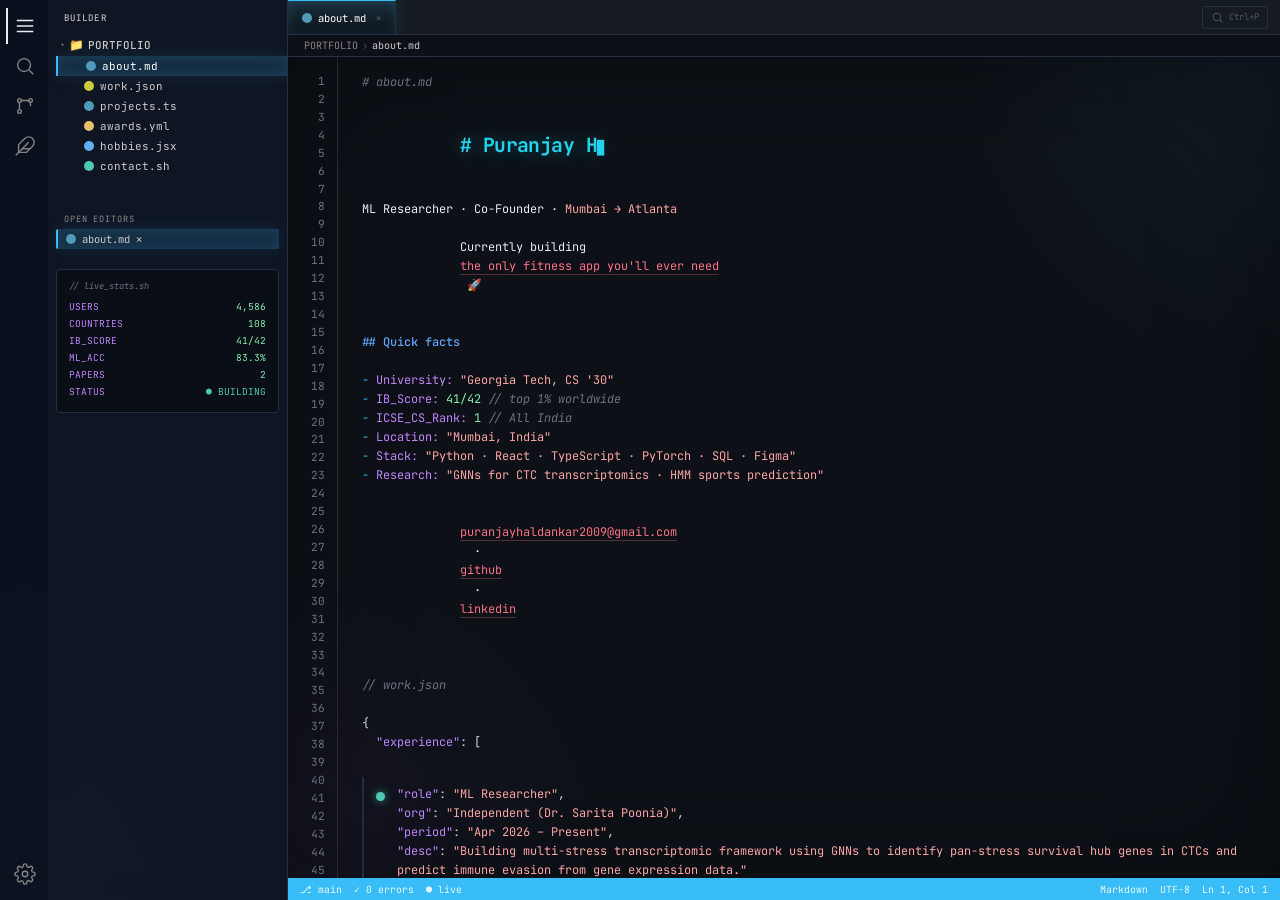
==== index.html @ 69dbab26 "Update index.html" ====
<!DOCTYPE html>
<html lang="en">
<head>
  <meta charset="UTF-8" />
  <meta name="viewport" content="width=device-width, initial-scale=1.0" />
  <title>Puranjay Haldankar</title>
  <link rel="stylesheet" href="style.css" />
  <link rel="preconnect" href="https://fonts.googleapis.com" />
  <link rel="preconnect" href="https://fonts.gstatic.com" crossorigin />
  <link href="https://fonts.googleapis.com/css2?family=JetBrains+Mono:ital,wght@0,300;0,400;0,500;0,700;1,300&display=swap" rel="stylesheet" />
</head>
<body>

  <!-- COMMAND PALETTE -->
  <div class="cmd-overlay" id="cmdOverlay">
    <div class="cmd-box">
      <div class="cmd-input-wrap">
        <span class="cmd-arrow">›</span>
        <input class="cmd-input" id="cmdInput" placeholder="Go to file..." autofocus />
      </div>
      <div class="cmd-results">
        <div class="cmd-result active" data-href="#about">about.md <span class="cmd-hint">About</span></div>
        <div class="cmd-result" data-href="#work">work.json <span class="cmd-hint">Experience</span></div>
        <div class="cmd-result" data-href="#projects">projects.ts <span class="cmd-hint">Projects</span></div>
        <div class="cmd-result" data-href="#awards">awards.yml <span class="cmd-hint">Awards</span></div>
        <div class="cmd-result" data-href="#life">hobbies.jsx <span class="cmd-hint">Life</span></div>
        <div class="cmd-result" data-href="#contact">contact.sh <span class="cmd-hint">Contact</span></div>
      </div>
    </div>
  </div>

  <!-- ACTIVITY BAR -->
  <div class="activity-bar">
    <div class="activity-icon active" title="Explorer" data-section="explorer">
      <svg width="22" height="22" viewBox="0 0 24 24" fill="none" stroke="currentColor" stroke-width="1.5"><path d="M3 6h18M3 12h18M3 18h18"/></svg>
    </div>
    <div class="activity-icon" title="Search" data-section="search">
      <svg width="22" height="22" viewBox="0 0 24 24" fill="none" stroke="currentColor" stroke-width="1.5"><circle cx="11" cy="11" r="7"/><path d="m21 21-4.35-4.35"/></svg>
    </div>
    <div class="activity-icon" title="Source Control" data-section="git">
      <svg width="22" height="22" viewBox="0 0 24 24" fill="none" stroke="currentColor" stroke-width="1.5"><circle cx="6" cy="6" r="2"/><circle cx="6" cy="18" r="2"/><circle cx="18" cy="6" r="2"/><path d="M6 8v8M8 6h6a4 4 0 0 1 4 4v2"/></svg>
    </div>
    <div class="activity-icon" title="Extensions" data-section="ext">
      <svg width="22" height="22" viewBox="0 0 24 24" fill="none" stroke="currentColor" stroke-width="1.5"><path d="M20.24 12.24a6 6 0 0 0-8.49-8.49L5 10.5V19h8.5l6.74-6.76z"/><line x1="16" y1="8" x2="2" y2="22"/><line x1="17.5" y1="15" x2="9" y2="15"/></svg>
    </div>
    <div class="activity-spacer"></div>
    <div class="activity-icon" title="Settings">
      <svg width="22" height="22" viewBox="0 0 24 24" fill="none" stroke="currentColor" stroke-width="1.5"><circle cx="12" cy="12" r="3"/><path d="M19.4 15a1.65 1.65 0 0 0 .33 1.82l.06.06a2 2 0 0 1-2.83 2.83l-.06-.06a1.65 1.65 0 0 0-1.82-.33 1.65 1.65 0 0 0-1 1.51V21a2 2 0 0 1-4 0v-.09A1.65 1.65 0 0 0 9 19.4a1.65 1.65 0 0 0-1.82.33l-.06.06a2 2 0 0 1-2.83-2.83l.06-.06A1.65 1.65 0 0 0 4.68 15a1.65 1.65 0 0 0-1.51-1H3a2 2 0 0 1 0-4h.09A1.65 1.65 0 0 0 4.6 9a1.65 1.65 0 0 0-.33-1.82l-.06-.06a2 2 0 0 1 2.83-2.83l.06.06A1.65 1.65 0 0 0 9 4.68a1.65 1.65 0 0 0 1-1.51V3a2 2 0 0 1 4 0v.09a1.65 1.65 0 0 0 1 1.51 1.65 1.65 0 0 0 1.82-.33l.06-.06a2 2 0 0 1 2.83 2.83l-.06.06A1.65 1.65 0 0 0 19.4 9a1.65 1.65 0 0 0 1.51 1H21a2 2 0 0 1 0 4h-.09a1.65 1.65 0 0 0-1.51 1z"/></svg>
    </div>
  </div>

  <!-- SIDEBAR -->
  <aside class="sidebar" id="sidebar">
    <div class="sidebar-header">BUILDER</div>
    <div class="sidebar-section">
      <div class="tree-root open" id="treeRoot">
        <span class="tree-arrow">▾</span>
        <span class="tree-folder-icon">📁</span>
        <span>PORTFOLIO</span>
      </div>
      <div class="tree-children" id="treeChildren">
        <a href="#about" class="tree-file active" data-file="about.md">
          <span class="file-icon md"></span>about.md
        </a>
        <a href="#work" class="tree-file" data-file="work.json">
          <span class="file-icon json"></span>work.json
        </a>
        <a href="#projects" class="tree-file" data-file="projects.ts">
          <span class="file-icon ts"></span>projects.ts
        </a>
        <a href="#awards" class="tree-file" data-file="awards.yml">
          <span class="file-icon yml"></span>awards.yml
        </a>
        <a href="#life" class="tree-file" data-file="hobbies.jsx">
          <span class="file-icon jsx"></span>hobbies.jsx
        </a>
        <a href="#contact" class="tree-file" data-file="contact.sh">
          <span class="file-icon sh"></span>contact.sh
        </a>
      </div>
    </div>
    <div class="sidebar-section" style="margin-top:1.5rem">
      <div class="sidebar-group-label">OPEN EDITORS</div>
      <div class="open-editors">
        <div class="open-editor active">
          <span class="file-icon md"></span>about.md
          <span class="editor-close">✕</span>
        </div>
      </div>
    </div>
    <!-- LIVE METRICS PANEL -->
    <div class="metrics-panel">
      <div class="metrics-label">// live_stats.sh</div>
      <div class="metric-line"><span class="m-key">USERS</span><span class="m-val counter" data-target="10000">0</span></div>
      <div class="metric-line"><span class="m-key">COUNTRIES</span><span class="m-val">108</span></div>
      <div class="metric-line"><span class="m-key">IB_SCORE</span><span class="m-val">41/42</span></div>
      <div class="metric-line"><span class="m-key">ML_ACC</span><span class="m-val">83.3%</span></div>
      <div class="metric-line"><span class="m-key">PAPERS</span><span class="m-val">2</span></div>
      <div class="metric-line"><span class="m-key">STATUS</span><span class="m-val blink-val">● BUILDING</span></div>
    </div>
  </aside>

  <!-- MAIN EDITOR AREA -->
  <div class="editor-wrap">

    <!-- TAB BAR -->
    <div class="tab-bar" id="tabBar">
      <div class="tab active" data-file="about.md">
        <span class="file-icon md"></span>about.md
        <span class="tab-close">✕</span>
      </div>
      <!-- cmd palette hint -->
      <div class="cmd-hint-tab" id="cmdHint" title="Open Command Palette (Ctrl+P)">
        <svg width="13" height="13" viewBox="0 0 24 24" fill="none" stroke="currentColor" stroke-width="2"><circle cx="11" cy="11" r="7"/><path d="m21 21-4.35-4.35"/></svg>
        Ctrl+P
      </div>
    </div>

    <!-- BREADCRUMB -->
    <div class="breadcrumb">
      <span>PORTFOLIO</span>
      <span class="bc-sep">›</span>
      <span class="bc-active" id="breadcrumbFile">about.md</span>
    </div>

    <!-- EDITOR CONTENT -->
    <main class="editor-content">
      <div class="code-view">
        <div class="line-nums" id="lineNums"></div>
        <div class="code-body">

          <!-- ── ABOUT ──────────────────────────── -->
          <section id="about" class="code-section">
            <div class="code-line"><span class="ln-comment"># about.md</span></div>
            <div class="code-line">&nbsp;</div>
            <div class="code-line">
              <span class="ln-h1 typed-text" id="typedName"></span><span class="cursor">█</span>
            </div>
            <div class="code-line">&nbsp;</div>
            <div class="code-line"><span class="ln-text">ML Researcher · Co-Founder · </span><span class="ln-string">Mumbai → Atlanta</span></div>
            <div class="code-line">
              <span class="ln-text">Currently building </span>
              <a href="#" class="ln-link">the only fitness app you'll ever need</a>
              <span class="ln-text"> 🚀</span>
            </div>
            <div class="code-line">&nbsp;</div>
            <div class="code-line"><span class="ln-h2">## Quick facts</span></div>
            <div class="code-line">&nbsp;</div>
            <div class="code-line reveal"><span class="ln-bullet">-</span> <span class="ln-key">University:</span> <span class="ln-string">"Georgia Tech, CS '30"</span></div>
            <div class="code-line reveal"><span class="ln-bullet">-</span> <span class="ln-key">IB_Score:</span> <span class="ln-number">41/42</span> <span class="ln-comment">// top 1% worldwide</span></div>
            <div class="code-line reveal"><span class="ln-bullet">-</span> <span class="ln-key">ICSE_CS_Rank:</span> <span class="ln-number">1</span> <span class="ln-comment">// All India</span></div>
            <div class="code-line reveal"><span class="ln-bullet">-</span> <span class="ln-key">Location:</span> <span class="ln-string">"Mumbai, India"</span></div>
            <div class="code-line reveal"><span class="ln-bullet">-</span> <span class="ln-key">Stack:</span> <span class="ln-string">"Python · React · TypeScript · PyTorch · SQL · Figma"</span></div>
            <div class="code-line reveal"><span class="ln-bullet">-</span> <span class="ln-key">Research:</span> <span class="ln-string">"GNNs for CTC transcriptomics · HMM sports prediction"</span></div>
            <div class="code-line">&nbsp;</div>
            <div class="code-line">
              <a href="mailto:puranjayhaldankar2009@gmail.com" class="ln-link">puranjayhaldankar2009@gmail.com</a>
              <span class="ln-text">  ·  </span>
              <a href="https://github.com/puranjayh" class="ln-link" target="_blank">github</a>
              <span class="ln-text">  ·  </span>
              <a href="https://www.linkedin.com/in/puranjay-haldankar-529a07320/" class="ln-link" target="_blank">linkedin</a>
            </div>
            <div class="code-line">&nbsp;</div>
            <div class="code-line">&nbsp;</div>
          </section>

          <!-- ── WORK ──────────────────────────── -->
          <section id="work" class="code-section">
            <div class="code-line"><span class="ln-comment">// work.json</span></div>
            <div class="code-line">&nbsp;</div>
            <div class="code-line"><span class="ln-punct">{</span></div>
            <div class="code-line">&nbsp;&nbsp;<span class="ln-key">"experience"</span><span class="ln-punct">: [</span></div>
            <div class="code-line">&nbsp;</div>

            <div class="work-entry reveal">
              <div class="work-header">
                <div class="work-dot dot-active"></div>
                <div>
                  <div class="code-line"><span class="ln-key">"role"</span><span class="ln-punct">:</span> <span class="ln-string">"ML Researcher"</span><span class="ln-punct">,</span></div>
                  <div class="code-line"><span class="ln-key">"org"</span><span class="ln-punct">:</span> <span class="ln-string">"Independent (Dr. Sarita Poonia)"</span><span class="ln-punct">,</span></div>
                  <div class="code-line"><span class="ln-key">"period"</span><span class="ln-punct">:</span> <span class="ln-string">"Apr 2026 – Present"</span><span class="ln-punct">,</span></div>
                  <div class="code-line"><span class="ln-key">"desc"</span><span class="ln-punct">:</span> <span class="ln-string">"Building multi-stress transcriptomic framework using GNNs to identify pan-stress survival hub genes in CTCs and predict immune evasion from gene expression data."</span></div>
                  <div class="work-tags"><span class="tag">GNN</span><span class="tag">RNA-seq</span><span class="tag">PyTorch</span><span class="tag">Bioinformatics</span></div>
                </div>
              </div>
            </div>

            <div class="work-entry reveal">
              <div class="work-header">
                <div class="work-dot dot-active"></div>
                <div>
                  <div class="code-line"><span class="ln-key">"role"</span><span class="ln-punct">:</span> <span class="ln-string">"Co-Founder & CTO"</span><span class="ln-punct">,</span></div>
                  <div class="code-line"><span class="ln-key">"org"</span><span class="ln-punct">:</span> <span class="ln-string">"IB Cognito"</span><span class="ln-punct">,</span></div>
                  <div class="code-line"><span class="ln-key">"period"</span><span class="ln-punct">:</span> <span class="ln-string">"Jul 2024 – Present"</span><span class="ln-punct">,</span></div>
                  <div class="code-line"><span class="ln-key">"desc"</span><span class="ln-punct">:</span> <span class="ln-string">"Built free IB learning platform from scratch → 10k monthly users, 108 countries. Backed by WACP International."</span></div>
                  <div class="work-tags"><span class="tag">React</span><span class="tag">Node.js</span><span class="tag">10k users</span><span class="tag">108 countries</span></div>
                </div>
              </div>
            </div>

            <div class="work-entry reveal">
              <div class="work-header">
                <div class="work-dot dot-active"></div>
                <div>
                  <div class="code-line"><span class="ln-key">"role"</span><span class="ln-punct">:</span> <span class="ln-string">"Co-ops Lead"</span><span class="ln-punct">,</span></div>
                  <div class="code-line"><span class="ln-key">"org"</span><span class="ln-punct">:</span> <span class="ln-string">"MLV"</span><span class="ln-punct">,</span></div>
                  <div class="code-line"><span class="ln-key">"period"</span><span class="ln-punct">:</span> <span class="ln-string">"Feb 2026 – Present"</span><span class="ln-punct">,</span></div>
                  <div class="code-line"><span class="ln-key">"desc"</span><span class="ln-punct">:</span> <span class="ln-string">"Managing and scaling brand ambassador network across India. Recruiting, onboarding, and performance-tracking community leads."</span></div>
                  <div class="work-tags"><span class="tag">Leadership</span><span class="tag">Operations</span></div>
                </div>
              </div>
            </div>

            <div class="work-entry reveal">
              <div class="work-header">
                <div class="work-dot dot-past"></div>
                <div>
                  <div class="code-line"><span class="ln-key">"role"</span><span class="ln-punct">:</span> <span class="ln-string">"AI/ML Intern"</span><span class="ln-punct">,</span></div>
                  <div class="code-line"><span class="ln-key">"org"</span><span class="ln-punct">:</span> <span class="ln-string">"Pharmint"</span><span class="ln-punct">,</span></div>
                  <div class="code-line"><span class="ln-key">"period"</span><span class="ln-punct">:</span> <span class="ln-string">"Jun – Aug 2025"</span><span class="ln-punct">,</span></div>
                  <div class="code-line"><span class="ln-key">"desc"</span><span class="ln-punct">:</span> <span class="ln-string">"ML classification of hypoxic vs normoxic cancer cell states from RNA-seq data. 83.3% accuracy via LOO CV. Supervised by Dr. Sarita Poonia."</span></div>
                  <div class="work-tags"><span class="tag">Random Forest</span><span class="tag">RNA-seq</span><span class="tag">83.3% acc</span></div>
                </div>
              </div>
            </div>

            <div class="work-entry reveal">
              <div class="work-header">
                <div class="work-dot dot-past"></div>
                <div>
                  <div class="code-line"><span class="ln-key">"role"</span><span class="ln-punct">:</span> <span class="ln-string">"Web Developer"</span><span class="ln-punct">,</span></div>
                  <div class="code-line"><span class="ln-key">"org"</span><span class="ln-punct">:</span> <a href="https://sanjayrajawat.com" class="ln-link" target="_blank">"sanjayrajawat.com"</a><span class="ln-punct">,</span></div>
                  <div class="code-line"><span class="ln-key">"period"</span><span class="ln-punct">:</span> <span class="ln-string">"Jun – Sep 2025"</span><span class="ln-punct">,</span></div>
                  <div class="code-line"><span class="ln-key">"desc"</span><span class="ln-punct">:</span> <span class="ln-string">"End-to-end dev of IB educational platform with 3k+ paid users. 40+ dynamic pages, interactive quizzes (HTML/CSS/PHP), Stripe payment infra."</span></div>
                  <div class="work-tags"><span class="tag">PHP</span><span class="tag">Stripe</span><span class="tag">3k+ users</span></div>
                </div>
              </div>
            </div>

            <div class="work-entry reveal">
              <div class="work-header">
                <div class="work-dot dot-past"></div>
                <div>
                  <div class="code-line"><span class="ln-key">"role"</span><span class="ln-punct">:</span> <span class="ln-string">"Policy Research Intern"</span><span class="ln-punct">,</span></div>
                  <div class="code-line"><span class="ln-key">"org"</span><span class="ln-punct">:</span> <span class="ln-string">"Government of Uttar Pradesh"</span><span class="ln-punct">,</span></div>
                  <div class="code-line"><span class="ln-key">"period"</span><span class="ln-punct">:</span> <span class="ln-string">"May – Jul 2025"</span><span class="ln-punct">,</span></div>
                  <div class="code-line"><span class="ln-key">"desc"</span><span class="ln-punct">:</span> <span class="ln-string">"Proposed cooperative-based economic model for farmers in Hathras district. Focused on feasibility and long-term sustainability."</span></div>
                  <div class="work-tags"><span class="tag">Policy</span><span class="tag">Research</span><span class="tag">Economics</span></div>
                </div>
              </div>
            </div>

            <div class="work-entry reveal">
              <div class="work-header">
                <div class="work-dot dot-past"></div>
                <div>
                  <div class="code-line"><span class="ln-key">"role"</span><span class="ln-punct">:</span> <span class="ln-string">"Library Development Manager"</span><span class="ln-punct">,</span></div>
                  <div class="code-line"><span class="ln-key">"org"</span><span class="ln-punct">:</span> <span class="ln-string">"Share A Book India"</span><span class="ln-punct">,</span></div>
                  <div class="code-line"><span class="ln-key">"period"</span><span class="ln-punct">:</span> <span class="ln-string">"Mar 2025 – May 2026"</span><span class="ln-punct">,</span></div>
                  <div class="code-line"><span class="ln-key">"desc"</span><span class="ln-punct">:</span> <span class="ln-string">"Launched city's first Library Development Program. Impacted 100+ underprivileged students, improving English reading by at least one grade."</span></div>
                  <div class="work-tags"><span class="tag">Social Impact</span><span class="tag">100+ students</span></div>
                </div>
              </div>
            </div>

            <div class="work-entry reveal">
              <div class="work-header">
                <div class="work-dot dot-past"></div>
                <div>
                  <div class="code-line"><span class="ln-key">"role"</span><span class="ln-punct">:</span> <span class="ln-string">"Teaching Intern"</span><span class="ln-punct">,</span></div>
                  <div class="code-line"><span class="ln-key">"org"</span><span class="ln-punct">:</span> <span class="ln-string">"Schoolhouse.world + Udaan India Foundation"</span><span class="ln-punct">,</span></div>
                  <div class="code-line"><span class="ln-key">"period"</span><span class="ln-punct">:</span> <span class="ln-string">"Jul 2024 – Jun 2025"</span><span class="ln-punct">,</span></div>
                  <div class="code-line"><span class="ln-key">"desc"</span><span class="ln-punct">:</span> <span class="ln-string">"SAT Math to 40+ learners across 20+ countries (Schoolhouse). Science & reasoning to 40+ underprivileged students (Udaan)."</span></div>
                  <div class="work-tags"><span class="tag">Teaching</span><span class="tag">80+ students</span><span class="tag">20+ countries</span></div>
                </div>
              </div>
            </div>

            <div class="code-line">&nbsp;&nbsp;<span class="ln-punct">]</span></div>
            <div class="code-line"><span class="ln-punct">}</span></div>
            <div class="code-line">&nbsp;</div>
            <div class="code-line">&nbsp;</div>
          </section>

          <!-- ── PROJECTS ────────────────────────── -->
          <section id="projects" class="code-section">
            <div class="code-line"><span class="ln-comment">// projects.ts — click to expand</span></div>
            <div class="code-line">&nbsp;</div>
            <div class="code-line"><span class="ln-keyword">const</span> <span class="ln-var">projects</span> <span class="ln-punct">= [</span></div>
            <div class="code-line">&nbsp;</div>

            <!-- PROJECT 1: IB Cognito -->
            <div class="proj-block reveal" data-proj="ibcognito">
              <div class="proj-header" onclick="toggleProject('ibcognito')">
                <span class="proj-arrow">▶</span>
                <span class="ln-punct">{</span>
                <span class="ln-key">name</span><span class="ln-punct">:</span> <span class="ln-string">"IB Cognito"</span><span class="ln-punct">,</span>
                <span class="ln-key">status</span><span class="ln-punct">:</span> <span class="ln-string building">"live 🟢"</span>
                <span class="proj-expand-hint">// click to expand</span>
              </div>
              <div class="proj-body" id="proj-ibcognito">
                <div class="proj-content">
                  <div class="proj-metrics-row">
                    <div class="proj-metric"><span class="pm-num">10k+</span><span class="pm-label">monthly users</span></div>
                    <div class="proj-metric"><span class="pm-num">108</span><span class="pm-label">countries</span></div>
                    <div class="proj-metric"><span class="pm-num">WACP</span><span class="pm-label">backed</span></div>
                  </div>
                  <div class="proj-desc-block">
                    <div class="code-line">&nbsp;&nbsp;&nbsp;&nbsp;<span class="ln-key">desc</span><span class="ln-punct">:</span> <span class="ln-string">"Free IB learning platform built from scratch. Global reach spanning 108 countries — zero marketing budget."</span></div>
                    <div class="code-line">&nbsp;&nbsp;&nbsp;&nbsp;<span class="ln-key">stack</span><span class="ln-punct">:</span> <span class="ln-punct">[</span><span class="ln-string">"React"</span><span class="ln-punct">, </span><span class="ln-string">"Node.js"</span><span class="ln-punct">, </span><span class="ln-string">"PostgreSQL"</span><span class="ln-punct">],</span></div>
                    <div class="code-line">&nbsp;&nbsp;&nbsp;&nbsp;<span class="ln-key">url</span><span class="ln-punct">:</span> <a href="https://ibcognito.com" class="ln-link" target="_blank">"ibcognito.com"</a></div>
                  </div>
                  <div class="work-tags" style="padding-left:1.5rem"><span class="tag">React</span><span class="tag">Node.js</span><span class="tag">PostgreSQL</span><span class="tag">EdTech</span></div>
                </div>
              </div>
              <div class="code-line">&nbsp;&nbsp;<span class="ln-punct">},</span></div>
            </div>

            <!-- PROJECT 2: Black-Scholes -->
            <div class="proj-block reveal" data-proj="blackscholes">
              <div class="proj-header" onclick="toggleProject('blackscholes')">
                <span class="proj-arrow">▶</span>
                <span class="ln-punct">{</span>
                <span class="ln-key">name</span><span class="ln-punct">:</span> <span class="ln-string">"Black-Scholes Options Pricer"</span><span class="ln-punct">,</span>
                <span class="ln-key">status</span><span class="ln-punct">:</span> <span class="ln-string inprogress">"complete"</span>
              </div>
              <div class="proj-body" id="proj-blackscholes">
                <div class="proj-content">
                  <div class="proj-formula">
                    <span class="formula-label">// Black-Scholes</span>
                    <span class="formula-eq">C = S·N(d₁) - K·e<sup>-rT</sup>·N(d₂)</span>
                    <span class="formula-label">// norm_cdf via Abramowitz &amp; Stegun (err &lt; 7.5e-8)</span>
                  </div>
                  <div class="proj-desc-block">
                    <div class="code-line">&nbsp;&nbsp;&nbsp;&nbsp;<span class="ln-key">desc</span><span class="ln-punct">:</span> <span class="ln-string">"European option pricing from scratch. Built analytical Black-Scholes, all 5 Greeks (Δ Γ V Θ ρ), Monte Carlo via geometric Brownian motion — zero financial libs."</span></div>
                    <div class="code-line">&nbsp;&nbsp;&nbsp;&nbsp;<span class="ln-key">stack</span><span class="ln-punct">:</span> <span class="ln-punct">[</span><span class="ln-string">"Python"</span><span class="ln-punct">, </span><span class="ln-string">"NumPy"</span><span class="ln-punct">, </span><span class="ln-string">"Monte Carlo"</span><span class="ln-punct">],</span></div>
                    <div class="code-line">&nbsp;&nbsp;&nbsp;&nbsp;<span class="ln-key">period</span><span class="ln-punct">:</span> <span class="ln-string">"Mar – Apr 2026"</span></div>
                  </div>
                  <div class="work-tags" style="padding-left:1.5rem"><span class="tag">Python</span><span class="tag">Quant Finance</span><span class="tag">Monte Carlo</span><span class="tag">from scratch</span></div>
                </div>
              </div>
              <div class="code-line">&nbsp;&nbsp;<span class="ln-punct">},</span></div>
            </div>

            <!-- PROJECT 3: Stock Forecasting -->
            <div class="proj-block reveal" data-proj="stocks">
              <div class="proj-header" onclick="toggleProject('stocks')">
                <span class="proj-arrow">▶</span>
                <span class="ln-punct">{</span>
                <span class="ln-key">name</span><span class="ln-punct">:</span> <span class="ln-string">"Ensemble Stock Forecaster"</span><span class="ln-punct">,</span>
                <span class="ln-key">status</span><span class="ln-punct">:</span> <span class="ln-string inprogress">"published 📄"</span>
              </div>
              <div class="proj-body" id="proj-stocks">
                <div class="proj-content">
                  <div class="proj-metrics-row">
                    <div class="proj-metric"><span class="pm-num">55%</span><span class="pm-label">directional acc</span></div>
                    <div class="proj-metric"><span class="pm-num">150+</span><span class="pm-label">downloads</span></div>
                    <div class="proj-metric"><span class="pm-num">5</span><span class="pm-label">models ensembled</span></div>
                  </div>
                  <div class="proj-desc-block">
                    <div class="code-line">&nbsp;&nbsp;&nbsp;&nbsp;<span class="ln-key">desc</span><span class="ln-punct">:</span> <span class="ln-string">"Multi-model ensemble integrating RF, XGBoost, ARIMA, Prophet, Gradient Boosting on SPY data. 15+ technical indicators. Published in RARS."</span></div>
                    <div class="code-line">&nbsp;&nbsp;&nbsp;&nbsp;<span class="ln-key">stack</span><span class="ln-punct">:</span> <span class="ln-punct">[</span><span class="ln-string">"Python"</span><span class="ln-punct">, </span><span class="ln-string">"XGBoost"</span><span class="ln-punct">, </span><span class="ln-string">"Streamlit"</span><span class="ln-punct">, </span><span class="ln-string">"yfinance"</span><span class="ln-punct">],</span></div>
                    <div class="code-line">&nbsp;&nbsp;&nbsp;&nbsp;<span class="ln-key">paper</span><span class="ln-punct">:</span> <span class="ln-string">"Research Archive of Rising Scholars · Sep 2025"</span></div>
                  </div>
                  <div class="work-tags" style="padding-left:1.5rem"><span class="tag">XGBoost</span><span class="tag">ARIMA</span><span class="tag">Prophet</span><span class="tag">Streamlit</span><span class="tag">Published</span></div>
                </div>
              </div>
              <div class="code-line">&nbsp;&nbsp;<span class="ln-punct">},</span></div>
            </div>

            <!-- PROJECT 4: Cancer ML -->
            <div class="proj-block reveal" data-proj="cancer">
              <div class="proj-header" onclick="toggleProject('cancer')">
                <span class="proj-arrow">▶</span>
                <span class="ln-punct">{</span>
                <span class="ln-key">name</span><span class="ln-punct">:</span> <span class="ln-string">"ML Cancer Genomics Classifier"</span><span class="ln-punct">,</span>
                <span class="ln-key">status</span><span class="ln-punct">:</span> <span class="ln-string building">"research 🧬"</span>
              </div>
              <div class="proj-body" id="proj-cancer">
                <div class="proj-content">
                  <div class="proj-metrics-row">
                    <div class="proj-metric"><span class="pm-num">83.3%</span><span class="pm-label">accuracy</span></div>
                    <div class="proj-metric"><span class="pm-num">9,908</span><span class="pm-label">genes analyzed</span></div>
                    <div class="proj-metric"><span class="pm-num">LOO</span><span class="pm-label">cross-validation</span></div>
                  </div>
                  <div class="proj-desc-block">
                    <div class="code-line">&nbsp;&nbsp;&nbsp;&nbsp;<span class="ln-key">desc</span><span class="ln-punct">:</span> <span class="ln-string">"Random Forest on high-dimensional gene expression data to classify hypoxic vs normoxic cancer cell states. PCA + DEA on GEO GSE260794."</span></div>
                    <div class="code-line">&nbsp;&nbsp;&nbsp;&nbsp;<span class="ln-key">stack</span><span class="ln-punct">:</span> <span class="ln-punct">[</span><span class="ln-string">"Python"</span><span class="ln-punct">, </span><span class="ln-string">"scikit-learn"</span><span class="ln-punct">, </span><span class="ln-string">"PCA"</span><span class="ln-punct">, </span><span class="ln-string">"RNA-seq"</span><span class="ln-punct">]</span></div>
                  </div>
                  <div class="work-tags" style="padding-left:1.5rem"><span class="tag">scikit-learn</span><span class="tag">PCA</span><span class="tag">RNA-seq</span><span class="tag">Pharmint</span></div>
                </div>
              </div>
              <div class="code-line">&nbsp;&nbsp;<span class="ln-punct">},</span></div>
            </div>

            <!-- PROJECT 5: RSA -->
            <div class="proj-block reveal" data-proj="rsa">
              <div class="proj-header" onclick="toggleProject('rsa')">
                <span class="proj-arrow">▶</span>
                <span class="ln-punct">{</span>
                <span class="ln-key">name</span><span class="ln-punct">:</span> <span class="ln-string">"RSA Decryption Time Modeller"</span><span class="ln-punct">,</span>
                <span class="ln-key">status</span><span class="ln-punct">:</span> <span class="ln-string award">"IB IA · A grade"</span>
              </div>
              <div class="proj-body" id="proj-rsa">
                <div class="proj-content">
                  <div class="proj-formula">
                    <span class="formula-label">// Pollard's Rho complexity</span>
                    <span class="formula-eq">T ≈ O(n<sup>1/4</sup>) vs O(n<sup>1/2</sup>) naive</span>
                    <span class="formula-label">// 308-digit key → 10^313s (naïve) | 10^152s (Rho)</span>
                  </div>
                  <div class="proj-desc-block">
                    <div class="code-line">&nbsp;&nbsp;&nbsp;&nbsp;<span class="ln-key">desc</span><span class="ln-punct">:</span> <span class="ln-string">"Full RSA pipeline from scratch. Naïve Trial Division + Pollard's Rho factorization engines. Benchmarked across 4-13 digit primes, extrapolated to real-world 308-digit keys."</span></div>
                    <div class="code-line">&nbsp;&nbsp;&nbsp;&nbsp;<span class="ln-key">stack</span><span class="ln-punct">:</span> <span class="ln-punct">[</span><span class="ln-string">"Python"</span><span class="ln-punct">, </span><span class="ln-string">"Cryptography"</span><span class="ln-punct">, </span><span class="ln-string">"Number Theory"</span><span class="ln-punct">]</span></div>
                  </div>
                  <div class="work-tags" style="padding-left:1.5rem"><span class="tag">Cryptography</span><span class="tag">Python</span><span class="tag">Number Theory</span><span class="tag">from scratch</span></div>
                </div>
              </div>
              <div class="code-line">&nbsp;&nbsp;<span class="ln-punct">}</span></div>
            </div>

            <div class="code-line"><span class="ln-punct">]</span></div>
            <div class="code-line">&nbsp;</div>
            <div class="code-line"><span class="ln-keyword">export default</span> <span class="ln-var">projects</span><span class="ln-punct">;</span></div>
            <div class="code-line">&nbsp;</div>
            <div class="code-line">&nbsp;</div>
          </section>

          <!-- ── AWARDS ──────────────────────────── -->
          <section id="awards" class="code-section">
            <div class="code-line"><span class="ln-comment"># awards.yml</span></div>
            <div class="code-line">&nbsp;</div>
            <div class="code-line"><span class="ln-key">honors</span><span class="ln-punct">:</span></div>
            <div class="code-line">&nbsp;</div>

            <div class="awards-grid">
              <div class="award-card reveal">
                <div class="award-icon">🏆</div>
                <div class="award-body">
                  <div class="award-title">Principal's Award</div>
                  <div class="award-meta">Podar International School · Apr 2026</div>
                  <div class="award-desc">Awarded to 6 of 100 students for all-rounder excellence across academics, leadership & extracurriculars.</div>
                </div>
              </div>
              <div class="award-card reveal">
                <div class="award-icon">💡</div>
                <div class="award-body">
                  <div class="award-title">Young Innovator's Award</div>
                  <div class="award-meta">Podar International School · Apr 2026</div>
                  <div class="award-desc">For building IB Cognito and scaling to 10k monthly users while studying IBDP full-time.</div>
                </div>
              </div>
              <div class="award-card reveal">
                <div class="award-icon">📈</div>
                <div class="award-body">
                  <div class="award-title">4th Place — Harvard Stock Pitch</div>
                  <div class="award-meta">Harvard Student Agencies · Sep 2024</div>
                  <div class="award-desc">International equity pitch competition. Delivered valuation analysis, growth catalysts, and risk assessment to Harvard panel.</div>
                </div>
              </div>
              <div class="award-card reveal">
                <div class="award-icon">🥉</div>
                <div class="award-body">
                  <div class="award-title">AMO 2024 Bronze · World Rank 17</div>
                  <div class="award-meta">SIMCC · India Rank 14</div>
                  <div class="award-desc">American Math Olympiad. Bronze medal, ranked 17th globally and 14th in India.</div>
                </div>
              </div>
              <div class="award-card reveal">
                <div class="award-icon">🥇</div>
                <div class="award-body">
                  <div class="award-title">All India Rank 1 — ICSE CS</div>
                  <div class="award-meta">CISCE Merit Certificate</div>
                  <div class="award-desc">Top of India in ICSE Computer Science examinations.</div>
                </div>
              </div>
              <div class="award-card reveal">
                <div class="award-icon">🔬</div>
                <div class="award-body">
                  <div class="award-title">IRO 2025 Honor Roll</div>
                  <div class="award-meta">International Research Olympiad</div>
                  <div class="award-desc">Recognized for research excellence on the international stage.</div>
                </div>
              </div>
              <div class="award-card reveal">
                <div class="award-icon">🥉</div>
                <div class="award-body">
                  <div class="award-title">NJCO 2024 Bronze</div>
                  <div class="award-meta">COF · National Junior Chemistry Olympiad</div>
                  <div class="award-desc">Bronze medal at the National Junior Chemistry Olympiad.</div>
                </div>
              </div>
              <div class="award-card reveal">
                <div class="award-icon">📄</div>
                <div class="award-body">
                  <div class="award-title">Published Researcher (×2)</div>
                  <div class="award-meta">RARS · Sep 2025 + IERJ · Dec 2024</div>
                  <div class="award-desc">SPY forecasting paper (150+ downloads) + Quantum Cryptography paper in IERJ.</div>
                </div>
              </div>
            </div>

            <div class="code-line">&nbsp;</div>
            <div class="code-line">&nbsp;</div>
          </section>

          <!-- ── HOBBIES ─────────────────────────── -->
          <section id="life" class="code-section">
            <div class="code-line"><span class="ln-comment">// hobbies.jsx — life outside the editor</span></div>
            <div class="code-line">&nbsp;</div>
            <div class="code-line"><span class="ln-keyword">export function</span> <span class="ln-var">Life</span><span class="ln-punct">() {</span></div>
            <div class="code-line">&nbsp;&nbsp;<span class="ln-keyword">return</span> <span class="ln-punct">(</span></div>
            <div class="code-line">&nbsp;</div>
            <div class="hobbies-grid">
              <div class="hobby-item reveal">
                <div class="hobby-img-wrap">
                  <img src="https://images.unsplash.com/photo-1555597673-b21d5c935865?w=600&q=80" alt="Fitness" />
                  <div class="hobby-overlay"></div>
                </div>
                <div class="hobby-meta">
                  <span class="hobby-prop"><span class="ln-key">module</span><span class="ln-punct">:</span> <span class="ln-string">"fitness.module"</span></span>
                  <span class="hobby-prop"><span class="ln-key">activity</span><span class="ln-punct">:</span> <span class="ln-string">"Gym · Running"</span></span>
                  <span class="hobby-prop"><span class="ln-key">goal</span><span class="ln-punct">:</span> <span class="ln-string">"Half marathon"</span></span>
                  <span class="hobby-prop"><span class="ln-key">note</span><span class="ln-punct">:</span> <span class="ln-string">"Building THE fitness app"</span></span>
                </div>
              </div>
              <div class="hobby-item reveal">
                <div class="hobby-img-wrap">
                  <img src="https://images.unsplash.com/photo-1532012197267-da84d127e765?w=600&q=80" alt="Reading" />
                  <div class="hobby-overlay"></div>
                </div>
                <div class="hobby-meta">
                  <span class="hobby-prop"><span class="ln-key">module</span><span class="ln-punct">:</span> <span class="ln-string">"reading.module"</span></span>
                  <span class="hobby-prop"><span class="ln-key">genre</span><span class="ln-punct">:</span> <span class="ln-string">"Non-fiction · Sci-fi"</span></span>
                  <span class="hobby-prop"><span class="ln-key">philosophy</span><span class="ln-punct">:</span> <span class="ln-string">"ideas compound like code"</span></span>
                </div>
              </div>
              <div class="hobby-item reveal">
                <div class="hobby-img-wrap">
                  <img src="https://images.unsplash.com/photo-1509228468518-180dd4864904?w=600&q=80" alt="Math" />
                  <div class="hobby-overlay"></div>
                </div>
                <div class="hobby-meta">
                  <span class="hobby-prop"><span class="ln-key">module</span><span class="ln-punct">:</span> <span class="ln-string">"mathematics.module"</span></span>
                  <span class="hobby-prop"><span class="ln-key">level</span><span class="ln-punct">:</span> <span class="ln-string">"IB Math AA HL · Olympiads"</span></span>
                  <span class="hobby-prop"><span class="ln-key">vibe</span><span class="ln-punct">:</span> <span class="ln-string">"AMO Bronze · World Rank 17"</span></span>
                </div>
              </div>
            </div>
            <div class="code-line">&nbsp;</div>
            <div class="code-line">&nbsp;&nbsp;<span class="ln-punct">)</span></div>
            <div class="code-line"><span class="ln-punct">}</span></div>
            <div class="code-line">&nbsp;</div>
            <div class="code-line">&nbsp;</div>
          </section>

          <!-- ── CONTACT ─────────────────────────── -->
          <section id="contact" class="code-section">
            <div class="code-line"><span class="ln-comment">#!/bin/bash</span></div>
            <div class="code-line"><span class="ln-comment"># contact.sh</span></div>
            <div class="code-line">&nbsp;</div>
            <div class="terminal-block reveal">
              <div class="terminal-line"><span class="t-prompt">$</span> <span class="t-cmd">echo</span> <span class="ln-string">"Let's build something."</span></div>
              <div class="terminal-line"><span class="t-out">→ Always open to research collabs, builder chats, or just a good idea.</span></div>
              <div class="terminal-line">&nbsp;</div>
              <div class="terminal-line"><span class="t-prompt">$</span> <span class="t-var">EMAIL</span><span class="t-eq">=</span><span class="ln-string">"<a href="mailto:puranjayhaldankar2009@gmail.com" class="ln-link">puranjayhaldankar2009@gmail.com</a>"</span></div>
              <div class="terminal-line"><span class="t-prompt">$</span> <span class="t-var">GITHUB</span><span class="t-eq">=</span><span class="ln-string">"<a href="https://github.com/puranjayh" class="ln-link" target="_blank">github.com/puranjayh</a>"</span></div>
              <div class="terminal-line"><span class="t-prompt">$</span> <span class="t-var">LINKEDIN</span><span class="t-eq">=</span><span class="ln-string">"<a href="https://www.linkedin.com/in/puranjay-haldankar-529a07320/" class="ln-link" target="_blank">linkedin.com/in/puranjay-haldankar</a>"</span></div>
              <div class="terminal-line">&nbsp;</div>
              <div class="terminal-line"><span class="t-prompt">$</span> <span class="t-cmd">currently</span></div>
              <div class="terminal-line"><span class="t-out">→ Building adaptive lifting intelligence</span></div>
              <div class="terminal-line"><span class="t-out">→ Researching CTC immune evasion w/ GNNs</span></div>
              <div class="terminal-line"><span class="t-out">→ CS @ Georgia Tech Fall '26</span></div>
              <div class="terminal-line">&nbsp;</div>
              <div class="terminal-line"><span class="t-prompt">$</span> <span class="t-cmd">open</span> <span class="ln-string">"mailto:$EMAIL"</span> <span class="cursor">█</span></div>
            </div>
            <div class="code-line">&nbsp;</div>
            <div class="code-line">&nbsp;</div>
          </section>

        </div><!-- /code-body -->
      </div><!-- /code-view -->
    </main>

    <!-- STATUS BAR -->
    <div class="status-bar">
      <div class="status-left">
        <span class="status-item git">⎇ main</span>
        <span class="status-item">✓ 0 errors</span>
        <span class="status-item pulse-dot">● live</span>
      </div>
      <div class="status-right">
        <span class="status-item" id="statusFile">Markdown</span>
        <span class="status-item">UTF-8</span>
        <span class="status-item" id="statusLn">Ln 1, Col 1</span>
      </div>
    </div>

  </div><!-- /editor-wrap -->

  <script src="script.js"></script>
</body>
</html>
---- style.css ----
/* ─── RESET ─────────────────────────────────────────────── */
*, *::before, *::after { box-sizing: border-box; margin: 0; padding: 0; }

:root {
  --bg:           #0d1117;
  --sidebar-bg:   #111827;
  --activity-bg:  #0b1220;
  --tab-bg:       #161b22;
  --tab-active:   #0d1117;
  --tab-border:   #1f2937;
  --status-bg:    #38bdf8;
  --border:       #263042;
  --text:         #e6edf3;
  --line-num:     #6b7280;
  --muted:        #8b949e;
  --font: 'JetBrains Mono', 'Fira Code', 'Consolas', monospace;
  --c-comment:    #6b7280;
  --c-keyword:    #7dd3fc;
  --c-string:     #fca5a5;
  --c-number:     #86efac;
  --c-key:        #c084fc;
  --c-var:        #38bdf8;
  --c-punct:      #d1d5db;
  --c-h1:         #22d3ee;
  --c-h2:         #60a5fa;
  --c-link:       #fb7185;
  --c-bullet:     #38bdf8;
  --glow-blue:    #38bdf8;
  --glow-cyan:    #22d3ee;
  --glow-pink:    #fb7185;
  --sidebar-w:    240px;
  --activity-w:   48px;
  --tab-h:        35px;
  --breadcrumb-h: 22px;
  --status-h:     22px;
}

html { font-size: 14px; }
body {
  background:
    radial-gradient(circle at top right, rgba(34,211,238,0.08), transparent 25%),
    radial-gradient(circle at bottom left, rgba(59,130,246,0.08), transparent 25%),
    var(--bg);
  color: var(--text);
  font-family: var(--font);
  display: flex;
  height: 100vh;
  overflow: hidden;
}

/* ─── COMMAND PALETTE ───────────────────────────────────── */
.cmd-overlay {
  position: fixed; inset: 0;
  background: rgba(0,0,0,0.6);
  backdrop-filter: blur(4px);
  z-index: 999;
  display: none;
  align-items: flex-start;
  justify-content: center;
  padding-top: 15vh;
}
.cmd-overlay.open { display: flex; }
.cmd-box {
  width: 500px;
  background: #1e2433;
  border: 1px solid var(--border);
  border-radius: 6px;
  box-shadow: 0 24px 60px rgba(0,0,0,0.6), 0 0 0 1px rgba(56,189,248,0.2);
  overflow: hidden;
  animation: cmdSlideIn 0.15s ease;
}
@keyframes cmdSlideIn {
  from { opacity: 0; transform: translateY(-12px); }
  to   { opacity: 1; transform: translateY(0); }
}
.cmd-input-wrap {
  display: flex; align-items: center; gap: 10px;
  padding: 10px 16px;
  border-bottom: 1px solid var(--border);
}
.cmd-arrow { color: var(--glow-cyan); font-size: 1.1rem; }
.cmd-input {
  background: none; border: none; outline: none;
  color: var(--text); font-family: var(--font); font-size: 0.9rem;
  width: 100%;
}
.cmd-results { padding: 4px 0; }
.cmd-result {
  padding: 8px 16px; cursor: pointer; display: flex;
  justify-content: space-between; font-size: 0.8rem;
  color: var(--muted); transition: background 0.1s;
}
.cmd-result:hover, .cmd-result.active {
  background: rgba(56,189,248,0.12); color: var(--text);
}
.cmd-hint { color: #4b5563; font-size: 0.72rem; }

/* ─── ACTIVITY BAR ──────────────────────────────────────── */
.activity-bar {
  width: var(--activity-w);
  background: rgba(11, 18, 32, 0.85);
  backdrop-filter: blur(14px);
  display: flex; flex-direction: column;
  align-items: center; padding: 8px 0; gap: 4px;
  flex-shrink: 0; z-index: 10;
}
.activity-icon {
  width: 36px; height: 36px; display: flex;
  align-items: center; justify-content: center;
  color: #858585; cursor: pointer;
  border-left: 2px solid transparent; transition: color 0.15s;
}
.activity-icon:hover { color: var(--text); }
.activity-icon.active { color: var(--text); border-left-color: var(--text); }
.activity-spacer { flex: 1; }

/* ─── SIDEBAR ───────────────────────────────────────────── */
.sidebar {
  width: var(--sidebar-w);
  background: rgba(17, 24, 39, 0.78);
  backdrop-filter: blur(14px);
  flex-shrink: 0; display: flex; flex-direction: column;
  border-right: 1px solid var(--border);
  overflow-y: auto; overflow-x: hidden; font-size: 0.8rem;
}
.sidebar::-webkit-scrollbar { width: 4px; }
.sidebar::-webkit-scrollbar-thumb { background: #424242; }
.sidebar-header {
  font-size: 0.65rem; letter-spacing: 0.12em;
  color: #bbbbbb; padding: 12px 16px 6px; font-weight: 500;
}
.sidebar-group-label {
  font-size: 0.62rem; letter-spacing: 0.1em;
  color: #888; padding: 8px 16px 4px;
}
.sidebar-section { padding: 4px 0; }
.tree-root {
  display: flex; align-items: center; gap: 4px;
  padding: 3px 8px 3px 12px; cursor: pointer;
  color: #cccccc; font-size: 0.78rem; font-weight: 500;
}
.tree-arrow { font-size: 0.6rem; color: #888; }
.tree-folder-icon { font-size: 0.85rem; }
.tree-children { padding-left: 8px; }
.tree-file {
  display: flex; align-items: center; gap: 6px;
  padding: 3px 8px 3px 28px; cursor: pointer;
  color: #cccccc; font-size: 0.78rem;
  text-decoration: none; transition: background 0.1s;
}
.tree-file:hover { background: rgba(255,255,255,0.05); }
.tree-file.active {
  background: rgba(56, 189, 248, 0.15); color: #fff;
  border-left: 2px solid var(--glow-blue);
  box-shadow: inset 0 0 12px rgba(56,189,248,0.15);
}
.open-editors { padding: 0 8px; }
.open-editor {
  display: flex; align-items: center; gap: 6px;
  padding: 3px 8px; font-size: 0.75rem; color: #cccccc; border-radius: 2px;
}
.open-editor.active {
  background: rgba(56, 189, 248, 0.15);
  border-left: 2px solid var(--glow-blue);
}

/* ─── METRICS PANEL ─────────────────────────────────────── */
.metrics-panel {
  margin: 16px 8px 8px;
  background: rgba(0,0,0,0.35);
  border: 1px solid #1f2f44;
  border-radius: 4px;
  padding: 10px 12px;
  flex-shrink: 0;
}
.metrics-label {
  font-size: 0.62rem; color: var(--c-comment);
  font-style: italic; margin-bottom: 8px;
}
.metric-line {
  display: flex; justify-content: space-between;
  font-size: 0.68rem; margin-bottom: 4px; gap: 6px;
}
.m-key { color: var(--c-key); flex-shrink: 0; }
.m-val { color: var(--c-number); text-align: right; }
.blink-val { color: #4ec9b0; animation: blink 2s infinite; }
@keyframes blink { 50% { opacity: 0.4; } }

/* ─── FILE ICONS ────────────────────────────────────────── */
.file-icon {
  width: 10px; height: 10px; border-radius: 50%;
  display: inline-block; flex-shrink: 0;
}
.file-icon.md   { background: #519aba; }
.file-icon.json { background: #cbcb41; }
.file-icon.ts   { background: #519aba; }
.file-icon.jsx  { background: #61afef; }
.file-icon.sh   { background: #4ec9b0; }
.file-icon.yml  { background: #e8bf6a; }

/* ─── EDITOR WRAP ───────────────────────────────────────── */
.editor-wrap { flex: 1; display: flex; flex-direction: column; overflow: hidden; }

/* ─── TAB BAR ───────────────────────────────────────────── */
.tab-bar {
  display: flex; background: var(--tab-bg);
  border-bottom: 1px solid var(--border);
  height: var(--tab-h); flex-shrink: 0; overflow-x: auto;
  align-items: center;
}
.tab-bar::-webkit-scrollbar { display: none; }
.tab {
  display: inline-flex; align-items: center; gap: 6px;
  padding: 0 14px; height: 100%; font-size: 0.75rem;
  color: #969696; cursor: pointer;
  border-right: 1px solid var(--border); white-space: nowrap;
  flex-shrink: 0; background: var(--tab-bg);
  transition: background 0.15s, color 0.15s;
}
.tab:hover { background: #2a2a2a; color: var(--text); }
.tab.active {
  background: linear-gradient(to bottom, rgba(56,189,248,0.12), rgba(13,17,23,1));
  color: white; border-top: 1px solid var(--glow-blue);
  box-shadow: inset 0 1px 0 var(--glow-blue), 0 0 12px rgba(56,189,248,0.15);
}
.tab-close { font-size: 0.6rem; color: #666; margin-left: 4px; }
.cmd-hint-tab {
  margin-left: auto; margin-right: 12px;
  display: flex; align-items: center; gap: 5px;
  font-size: 0.65rem; color: #4b5563; cursor: pointer;
  padding: 4px 8px; border: 1px solid #263042; border-radius: 3px;
  transition: color 0.15s, border-color 0.15s;
  flex-shrink: 0;
}
.cmd-hint-tab:hover { color: var(--glow-cyan); border-color: var(--glow-cyan); }

/* ─── BREADCRUMB ────────────────────────────────────────── */
.breadcrumb {
  height: var(--breadcrumb-h); background: var(--bg);
  border-bottom: 1px solid var(--border); padding: 0 16px;
  display: flex; align-items: center; gap: 4px;
  font-size: 0.72rem; color: #858585; flex-shrink: 0;
}
.bc-sep { color: #555; }
.bc-active { color: #cccccc; }

/* ─── EDITOR CONTENT ────────────────────────────────────── */
.editor-content {
  flex: 1; overflow-y: auto; overflow-x: hidden;
  background:
    radial-gradient(circle at top right, rgba(56,189,248,0.06), transparent 25%),
    radial-gradient(circle at bottom left, rgba(168,85,247,0.05), transparent 25%),
    var(--bg);
  box-shadow: inset 0 0 120px rgba(0,0,0,0.35);
}
.editor-content::-webkit-scrollbar { width: 8px; }
.editor-content::-webkit-scrollbar-track { background: transparent; }
.editor-content::-webkit-scrollbar-thumb { background: #424242; border-radius: 4px; }

/* ─── CODE VIEW ─────────────────────────────────────────── */
.code-view { display: flex; min-height: 100%; padding-bottom: 40vh; }
.line-nums {
  width: 50px; flex-shrink: 0; padding: 16px 0; text-align: right;
  user-select: none; color: var(--line-num); font-size: 0.8rem;
  line-height: 1.6; border-right: 1px solid #2a2a2a; padding-right: 12px;
}
.code-body {
  flex: 1; padding: 16px 0 16px 24px;
  font-size: 0.85rem; line-height: 1.6; min-width: 0;
}
.code-section { margin-bottom: 0; }
.code-line {
  display: block; white-space: pre-wrap; word-break: break-word;
  padding: 0 16px 0 0; min-height: 1.6em; transition: background 0.1s;
}
.code-line:hover { background: rgba(255,255,255,0.02); }

/* ─── SYNTAX ─────────────────────────────────────────────── */
.ln-comment  { color: var(--c-comment); font-style: italic; }
.ln-keyword  { color: var(--c-keyword); }
.ln-string   { color: var(--c-string); }
.ln-number   { color: var(--c-number); }
.ln-key      { color: var(--c-key); }
.ln-var      { color: var(--c-var); }
.ln-punct    { color: var(--c-punct); }
.ln-h1 {
  color: var(--c-h1); font-weight: 700; letter-spacing: -0.03em;
  text-shadow: 0 0 20px rgba(34,211,238,0.45);
  font-size: 1.4rem;
}
.ln-h2       { color: var(--c-h2); font-weight: 500; }
.ln-text     { color: var(--text); }
.ln-bullet   { color: var(--c-bullet); }
.ln-link     {
  color: var(--c-link); text-decoration: none;
  border-bottom: 1px solid rgba(251,113,133,0.3);
  transition: border-color 0.2s, text-shadow 0.2s;
}
.ln-link:hover { border-color: var(--c-link); text-shadow: 0 0 8px rgba(251,113,133,0.4); }
.ln-string.building   { color: #4ec9b0; }
.ln-string.inprogress { color: #569cd6; }
.ln-string.award      { color: #dcdcaa; }

/* ─── TYPED ANIMATION ───────────────────────────────────── */
.cursor { animation: blink 1s infinite; color: var(--c-h1); }

/* ─── WORK ENTRIES ──────────────────────────────────────── */
.work-entry {
  border-left: 2px solid #1e2d42;
  margin: 6px 0; padding: 8px 0 8px 12px;
  transition: border-color 0.2s, box-shadow 0.2s, transform 0.2s;
  border-radius: 0 4px 4px 0;
}
.work-entry:hover {
  border-color: var(--glow-cyan);
  background: rgba(34,211,238,0.04);
  box-shadow: 0 0 20px rgba(34,211,238,0.1);
  transform: translateX(2px);
}
.work-header { display: flex; gap: 12px; align-items: flex-start; }
.work-dot {
  width: 9px; height: 9px; border-radius: 50%;
  flex-shrink: 0; margin-top: 7px;
}
.dot-active {
  background: #4ec9b0;
  box-shadow: 0 0 8px rgba(78,201,176,0.7);
  animation: pulseDot 2s infinite;
}
.dot-past { background: #424242; }
@keyframes pulseDot {
  0%, 100% { box-shadow: 0 0 6px rgba(78,201,176,0.6); }
  50%       { box-shadow: 0 0 14px rgba(78,201,176,1); }
}
.work-tags { display: flex; flex-wrap: wrap; gap: 5px; margin-top: 6px; padding-left: 0; }
.tag {
  font-size: 0.65rem; padding: 2px 8px;
  background: rgba(56,189,248,0.1); border: 1px solid rgba(56,189,248,0.25);
  color: #93c5fd; border-radius: 3px; letter-spacing: 0.04em;
  transition: background 0.15s, border-color 0.15s;
}
.tag:hover { background: rgba(56,189,248,0.2); border-color: var(--glow-blue); }

/* ─── EXPANDABLE PROJECTS ───────────────────────────────── */
.proj-block {
  border-left: 2px solid #1e2d42;
  margin: 6px 0;
  transition: border-color 0.2s, box-shadow 0.2s;
  border-radius: 0 4px 4px 0;
}
.proj-block:hover { border-color: var(--glow-pink); }
.proj-header {
  display: flex; align-items: center; gap: 8px;
  padding: 6px 12px; cursor: pointer;
  transition: background 0.15s;
  user-select: none;
}
.proj-header:hover { background: rgba(251,113,133,0.06); }
.proj-arrow {
  color: var(--c-comment); font-size: 0.7rem;
  transition: transform 0.2s; flex-shrink: 0;
}
.proj-block.expanded .proj-arrow { transform: rotate(90deg); }
.proj-expand-hint { color: #3d4f60; font-size: 0.72rem; font-style: italic; margin-left: 8px; }
.proj-body {
  max-height: 0; overflow: hidden;
  transition: max-height 0.4s cubic-bezier(0.16,1,0.3,1), opacity 0.3s ease;
  opacity: 0;
}
.proj-block.expanded .proj-body { max-height: 400px; opacity: 1; }
.proj-content { padding: 0 0 8px 24px; }
.proj-metrics-row {
  display: flex; gap: 16px; margin: 10px 0 8px;
  flex-wrap: wrap;
}
.proj-metric {
  display: flex; flex-direction: column;
  background: rgba(0,0,0,0.3); border: 1px solid #1e2d42;
  border-radius: 4px; padding: 8px 14px; min-width: 80px;
  transition: border-color 0.2s;
}
.proj-metric:hover { border-color: var(--glow-cyan); }
.pm-num {
  font-size: 1.1rem; font-weight: 700;
  color: var(--c-number); letter-spacing: -0.02em;
}
.pm-label { font-size: 0.62rem; color: var(--muted); margin-top: 2px; }
.proj-desc-block { margin: 4px 0; }
.proj-formula {
  display: flex; flex-direction: column; gap: 4px;
  margin: 10px 0; padding: 12px 16px;
  background: rgba(0,0,0,0.35); border: 1px solid #1e2d42;
  border-radius: 4px; font-size: 0.78rem;
}
.formula-label { color: var(--c-comment); font-style: italic; }
.formula-eq { color: var(--c-number); font-size: 0.9rem; letter-spacing: 0.04em; }

/* ─── AWARDS GRID ───────────────────────────────────────── */
.awards-grid {
  display: grid;
  grid-template-columns: repeat(auto-fill, minmax(280px, 1fr));
  gap: 10px; margin: 10px 0; padding-right: 16px;
}
.award-card {
  display: flex; gap: 12px; padding: 12px 14px;
  background: rgba(0,0,0,0.25);
  border: 1px solid #1e2d42; border-radius: 4px;
  transition: border-color 0.2s, box-shadow 0.2s, transform 0.2s;
}
.award-card:hover {
  border-color: #dcdcaa;
  box-shadow: 0 0 16px rgba(220,220,170,0.12);
  transform: translateY(-2px);
}
.award-icon { font-size: 1.4rem; flex-shrink: 0; margin-top: 2px; }
.award-title { font-size: 0.8rem; font-weight: 600; color: #dcdcaa; margin-bottom: 3px; }
.award-meta { font-size: 0.68rem; color: var(--muted); margin-bottom: 5px; }
.award-desc { font-size: 0.72rem; color: #8b949e; line-height: 1.5; }

/* ─── HOBBIES ───────────────────────────────────────────── */
.hobbies-grid {
  display: grid; grid-template-columns: repeat(auto-fit, minmax(240px, 1fr));
  gap: 12px; margin: 12px 0; padding-right: 16px;
}
.hobby-item {
  background: #252526; border: 1px solid var(--border);
  border-radius: 4px; overflow: hidden; transition: border-color 0.2s, transform 0.2s;
}
.hobby-item:hover { border-color: #569cd6; transform: translateY(-2px); }
.hobby-img-wrap { height: 160px; overflow: hidden; position: relative; }
.hobby-img-wrap img {
  width: 100%; height: 100%; object-fit: cover;
  filter: grayscale(60%) brightness(0.7);
  transition: filter 0.4s, transform 0.5s;
}
.hobby-overlay {
  position: absolute; inset: 0;
  background: linear-gradient(to bottom, transparent 50%, rgba(13,17,23,0.8));
}
.hobby-item:hover .hobby-img-wrap img {
  filter: grayscale(20%) brightness(0.9); transform: scale(1.04);
}
.hobby-meta { padding: 10px 14px; display: flex; flex-direction: column; gap: 3px; }
.hobby-prop { font-size: 0.75rem; display: block; }

/* ─── TERMINAL BLOCK ────────────────────────────────────── */
.terminal-block {
  background: rgba(0,0,0,0.5);
  border: 1px solid #1e2d42;
  border-radius: 6px;
  padding: 16px 20px;
  margin: 8px 0 8px 0;
  max-width: 680px;
}
.terminal-line {
  display: block; min-height: 1.6em;
  font-size: 0.82rem; line-height: 1.6;
}
.t-prompt { color: var(--glow-cyan); margin-right: 8px; }
.t-cmd { color: var(--c-keyword); }
.t-var { color: var(--c-var); }
.t-eq  { color: var(--c-punct); }
.t-out { color: var(--muted); padding-left: 24px; }

/* ─── STATUS BAR ────────────────────────────────────────── */
.status-bar {
  height: var(--status-h); background: var(--status-bg);
  display: flex; align-items: center; justify-content: space-between;
  padding: 0 12px; font-size: 0.7rem; color: #fff; flex-shrink: 0;
}
.status-left, .status-right { display: flex; align-items: center; gap: 12px; }
.status-item { opacity: 0.9; white-space: nowrap; }
.pulse-dot { animation: pulseDot 2s infinite; }

/* ─── SCROLL REVEAL ─────────────────────────────────────── */
.reveal {
  opacity: 0; transform: translateY(10px);
  transition: opacity 0.5s ease, transform 0.5s ease;
}
.reveal.visible { opacity: 1; transform: translateY(0); }

/* ─── GLOBAL HOVER SYSTEM ───────────────────────────────── */
.work-entry:hover,
.proj-block:hover,
.tree-file:hover,
.tab:hover,
.activity-icon:hover { transition: all 0.15s ease; }

.tree-file.active, .tab.active, .open-editor.active {
  box-shadow: inset 0 0 12px rgba(56,189,248,0.15), 0 0 18px rgba(56,189,248,0.12);
}

/* ─── MOBILE ────────────────────────────────────────────── */
@media (max-width: 700px) {
  .sidebar { display: none; }
  .activity-bar { display: none; }
  .hobbies-grid { grid-template-columns: 1fr; }
  .awards-grid { grid-template-columns: 1fr; }
  .proj-metrics-row { gap: 8px; }
}
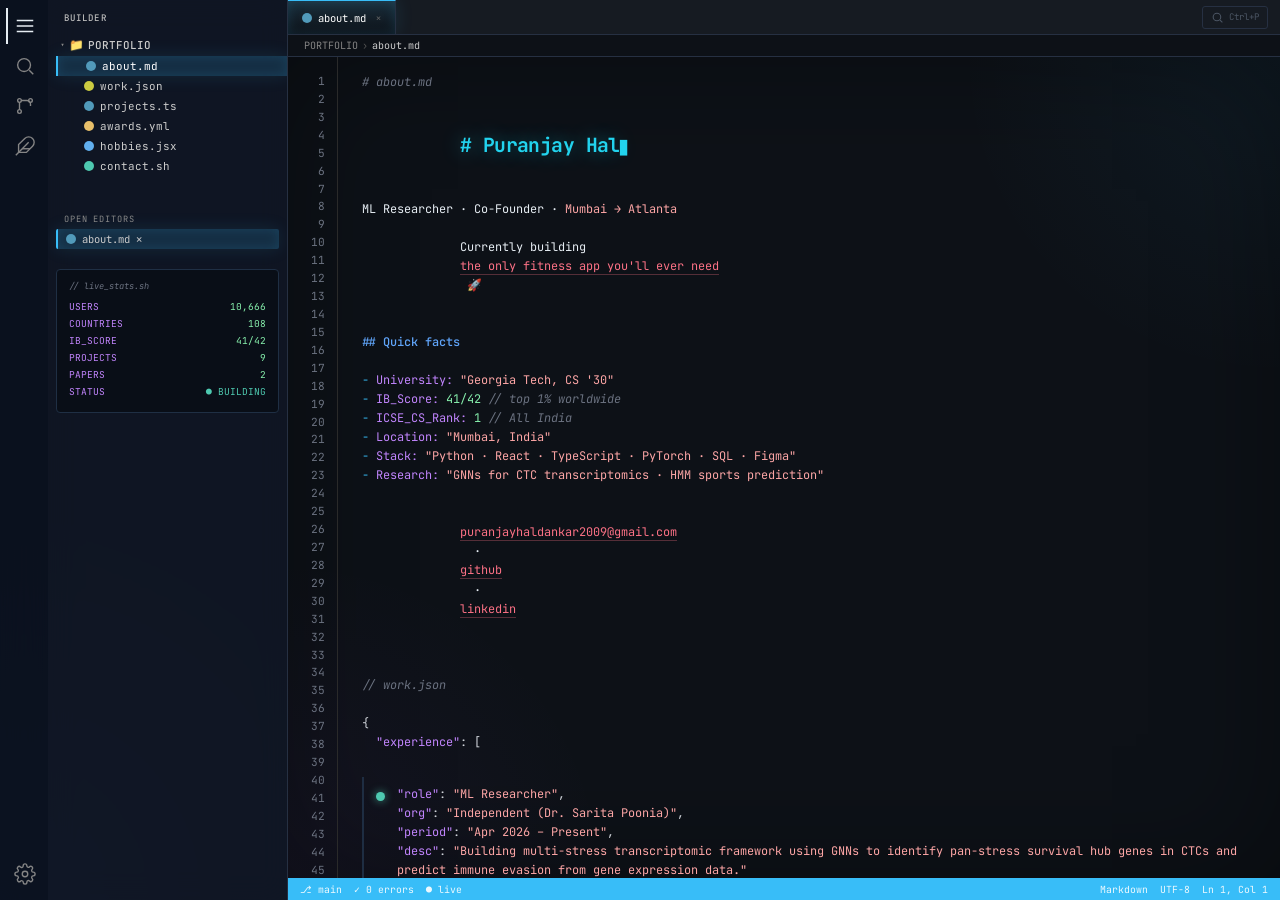
==== commit 8cd4cfa7: "Update index.html" ====
--- a/index.html
+++ b/index.html
@@ -91,10 +91,10 @@
     <!-- LIVE METRICS PANEL -->
     <div class="metrics-panel">
       <div class="metrics-label">// live_stats.sh</div>
-      <div class="metric-line"><span class="m-key">USERS</span><span class="m-val counter" data-target="10000">0</span></div>
+      <div class="metric-line"><span class="m-key">USERS</span><span class="m-val counter" data-target="20000">0</span></div>
       <div class="metric-line"><span class="m-key">COUNTRIES</span><span class="m-val">108</span></div>
       <div class="metric-line"><span class="m-key">IB_SCORE</span><span class="m-val">41/42</span></div>
-      <div class="metric-line"><span class="m-key">ML_ACC</span><span class="m-val">83.3%</span></div>
+      <div class="metric-line"><span class="m-key">PROJECTS</span><span class="m-val">9</span></div>
       <div class="metric-line"><span class="m-key">PAPERS</span><span class="m-val">2</span></div>
       <div class="metric-line"><span class="m-key">STATUS</span><span class="m-val blink-val">● BUILDING</span></div>
     </div>
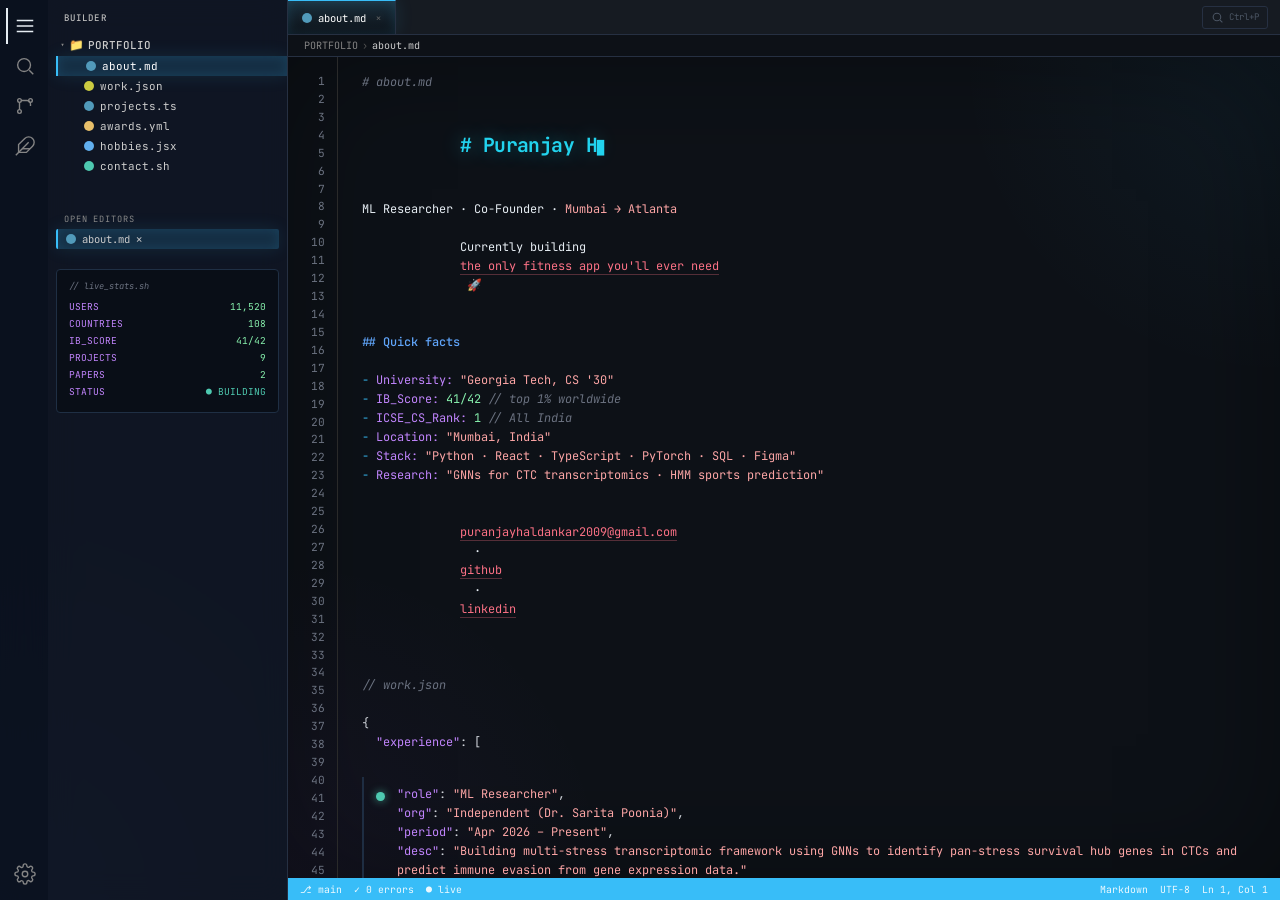
==== commit f719ed96: "Update index.html" ====
--- a/index.html
+++ b/index.html
@@ -23,7 +23,7 @@
         <div class="cmd-result" data-href="#work">work.json <span class="cmd-hint">Experience</span></div>
         <div class="cmd-result" data-href="#projects">projects.ts <span class="cmd-hint">Projects</span></div>
         <div class="cmd-result" data-href="#awards">awards.yml <span class="cmd-hint">Awards</span></div>
-        <div class="cmd-result" data-href="#life">hobbies.jsx <span class="cmd-hint">Life</span></div>
+        <div class="cmd-result" data-href="#life">life.jsx <span class="cmd-hint">Life</span></div>
         <div class="cmd-result" data-href="#contact">contact.sh <span class="cmd-hint">Contact</span></div>
       </div>
     </div>
@@ -284,7 +284,7 @@
 
           <!-- ── PROJECTS ────────────────────────── -->
           <section id="projects" class="code-section">
-            <div class="code-line"><span class="ln-comment">// projects.ts — click to expand</span></div>
+            <div class="code-line"><span class="ln-comment">// projects.ts - click to expand</span></div>
             <div class="code-line">&nbsp;</div>
             <div class="code-line"><span class="ln-keyword">const</span> <span class="ln-var">projects</span> <span class="ln-punct">= [</span></div>
             <div class="code-line">&nbsp;</div>
@@ -306,7 +306,7 @@
                     <div class="proj-metric"><span class="pm-num">WACP</span><span class="pm-label">backed</span></div>
                   </div>
                   <div class="proj-desc-block">
-                    <div class="code-line">&nbsp;&nbsp;&nbsp;&nbsp;<span class="ln-key">desc</span><span class="ln-punct">:</span> <span class="ln-string">"Free IB learning platform built from scratch. Global reach spanning 108 countries — zero marketing budget."</span></div>
+                    <div class="code-line">&nbsp;&nbsp;&nbsp;&nbsp;<span class="ln-key">desc</span><span class="ln-punct">:</span> <span class="ln-string">"Free IB learning platform built from scratch. Global reach spanning 108 countries - zero marketing budget."</span></div>
                     <div class="code-line">&nbsp;&nbsp;&nbsp;&nbsp;<span class="ln-key">stack</span><span class="ln-punct">:</span> <span class="ln-punct">[</span><span class="ln-string">"React"</span><span class="ln-punct">, </span><span class="ln-string">"Node.js"</span><span class="ln-punct">, </span><span class="ln-string">"PostgreSQL"</span><span class="ln-punct">],</span></div>
                     <div class="code-line">&nbsp;&nbsp;&nbsp;&nbsp;<span class="ln-key">url</span><span class="ln-punct">:</span> <a href="https://ibcognito.com" class="ln-link" target="_blank">"ibcognito.com"</a></div>
                   </div>
@@ -332,7 +332,7 @@
                     <span class="formula-label">// norm_cdf via Abramowitz &amp; Stegun (err &lt; 7.5e-8)</span>
                   </div>
                   <div class="proj-desc-block">
-                    <div class="code-line">&nbsp;&nbsp;&nbsp;&nbsp;<span class="ln-key">desc</span><span class="ln-punct">:</span> <span class="ln-string">"European option pricing from scratch. Built analytical Black-Scholes, all 5 Greeks (Δ Γ V Θ ρ), Monte Carlo via geometric Brownian motion — zero financial libs."</span></div>
+                    <div class="code-line">&nbsp;&nbsp;&nbsp;&nbsp;<span class="ln-key">desc</span><span class="ln-punct">:</span> <span class="ln-string">"European option pricing from scratch. Built analytical Black-Scholes, all 5 Greeks (Δ Γ V Θ ρ), Monte Carlo via geometric Brownian motion - zero financial libs."</span></div>
                     <div class="code-line">&nbsp;&nbsp;&nbsp;&nbsp;<span class="ln-key">stack</span><span class="ln-punct">:</span> <span class="ln-punct">[</span><span class="ln-string">"Python"</span><span class="ln-punct">, </span><span class="ln-string">"NumPy"</span><span class="ln-punct">, </span><span class="ln-string">"Monte Carlo"</span><span class="ln-punct">],</span></div>
                     <div class="code-line">&nbsp;&nbsp;&nbsp;&nbsp;<span class="ln-key">period</span><span class="ln-punct">:</span> <span class="ln-string">"Mar – Apr 2026"</span></div>
                   </div>
@@ -452,7 +452,7 @@
               <div class="award-card reveal">
                 <div class="award-icon">📈</div>
                 <div class="award-body">
-                  <div class="award-title">4th Place — Harvard Stock Pitch</div>
+                  <div class="award-title">4th Place - Harvard Stock Pitch</div>
                   <div class="award-meta">Harvard Student Agencies · Sep 2024</div>
                   <div class="award-desc">International equity pitch competition. Delivered valuation analysis, growth catalysts, and risk assessment to Harvard panel.</div>
                 </div>
@@ -468,7 +468,7 @@
               <div class="award-card reveal">
                 <div class="award-icon">🥇</div>
                 <div class="award-body">
-                  <div class="award-title">All India Rank 1 — ICSE CS</div>
+                  <div class="award-title">All India Rank 1 - ICSE CS</div>
                   <div class="award-meta">CISCE Merit Certificate</div>
                   <div class="award-desc">Top of India in ICSE Computer Science examinations.</div>
                 </div>
@@ -505,7 +505,7 @@
 
           <!-- ── HOBBIES ─────────────────────────── -->
           <section id="life" class="code-section">
-            <div class="code-line"><span class="ln-comment">// hobbies.jsx — life outside the editor</span></div>
+            <div class="code-line"><span class="ln-comment">// life.jsx - life outside the editor</span></div>
             <div class="code-line">&nbsp;</div>
             <div class="code-line"><span class="ln-keyword">export function</span> <span class="ln-var">Life</span><span class="ln-punct">() {</span></div>
             <div class="code-line">&nbsp;&nbsp;<span class="ln-keyword">return</span> <span class="ln-punct">(</span></div>
@@ -513,39 +513,37 @@
             <div class="hobbies-grid">
               <div class="hobby-item reveal">
                 <div class="hobby-img-wrap">
-                  <img src="https://images.unsplash.com/photo-1555597673-b21d5c935865?w=600&q=80" alt="Fitness" />
                   <div class="hobby-overlay"></div>
                 </div>
                 <div class="hobby-meta">
-                  <span class="hobby-prop"><span class="ln-key">module</span><span class="ln-punct">:</span> <span class="ln-string">"fitness.module"</span></span>
-                  <span class="hobby-prop"><span class="ln-key">activity</span><span class="ln-punct">:</span> <span class="ln-string">"Gym · Running"</span></span>
-                  <span class="hobby-prop"><span class="ln-key">goal</span><span class="ln-punct">:</span> <span class="ln-string">"Half marathon"</span></span>
-                  <span class="hobby-prop"><span class="ln-key">note</span><span class="ln-punct">:</span> <span class="ln-string">"Building THE fitness app"</span></span>
-                </div>
-              </div>
+                  <span class="hobby-prop"><span class="ln-key">module</span><span class="ln-punct">:</span> <span class="ln-string">"failing.module"</span></span>
+                  <span class="hobby-prop"><span class="ln-key">stats</span><span class="ln-punct">:</span> <span class="ln-string">"20+ failed projects · 5 Rejections · 50+ cold emails"</span></span>
+                  <span class="hobby-prop"><span class="ln-key">goal</span><span class="ln-punct">:</span> <span class="ln-string">"keep failing till i succeed"</span></span>
+                </div>
+              </div>
+            </div>
               <div class="hobby-item reveal">
-                <div class="hobby-img-wrap">
-                  <img src="https://images.unsplash.com/photo-1532012197267-da84d127e765?w=600&q=80" alt="Reading" />
+                
                   <div class="hobby-overlay"></div>
-                </div>
+              
                 <div class="hobby-meta">
-                  <span class="hobby-prop"><span class="ln-key">module</span><span class="ln-punct">:</span> <span class="ln-string">"reading.module"</span></span>
-                  <span class="hobby-prop"><span class="ln-key">genre</span><span class="ln-punct">:</span> <span class="ln-string">"Non-fiction · Sci-fi"</span></span>
-                  <span class="hobby-prop"><span class="ln-key">philosophy</span><span class="ln-punct">:</span> <span class="ln-string">"ideas compound like code"</span></span>
+                  <span class="hobby-prop"><span class="ln-key">module</span><span class="ln-punct">:</span> <span class="ln-string">"teaching.module"</span></span>
+                  <span class="hobby-prop"><span class="ln-key">activity</span><span class="ln-punct">:</span> <span class="ln-string">"Udaan India · Share A Book India Foundation · Schoolhouse"</span></span>
+                  <span class="hobby-prop"><span class="ln-key">stats</span><span class="ln-punct">:</span> <span class="ln-string">"500+ students empowered · 2+ years"</span></span>
+                  <span class="hobby-prop"><span class="ln-key">note</span><span class="ln-punct">:</span> <span class="ln-string">"Change the way education is perceived in marginalized communities."</span></span>
                 </div>
               </div>
               <div class="hobby-item reveal">
-                <div class="hobby-img-wrap">
-                  <img src="https://images.unsplash.com/photo-1509228468518-180dd4864904?w=600&q=80" alt="Math" />
+      
                   <div class="hobby-overlay"></div>
-                </div>
+                
                 <div class="hobby-meta">
-                  <span class="hobby-prop"><span class="ln-key">module</span><span class="ln-punct">:</span> <span class="ln-string">"mathematics.module"</span></span>
-                  <span class="hobby-prop"><span class="ln-key">level</span><span class="ln-punct">:</span> <span class="ln-string">"IB Math AA HL · Olympiads"</span></span>
-                  <span class="hobby-prop"><span class="ln-key">vibe</span><span class="ln-punct">:</span> <span class="ln-string">"AMO Bronze · World Rank 17"</span></span>
-                </div>
-              </div>
-            </div>
+                  <span class="hobby-prop"><span class="ln-key">module</span><span class="ln-punct">:</span> <span class="ln-string">"gym.module"</span></span>
+                  <span class="hobby-prop"><span class="ln-key">stats</span><span class="ln-punct">:</span> <span class="ln-string">"200 bench"</span></span>
+                                   <span class="hobby-prop"><span class="ln-key">sessions</span><span class="ln-punct">:</span> <span class="ln-string">"190"</span></span>
+                  <span class="hobby-prop"><span class="ln-key">goal</span><span class="ln-punct">:</span> <span class="ln-string">"<10% body fat"</span></span>
+                </div>
+              </div>
             <div class="code-line">&nbsp;</div>
             <div class="code-line">&nbsp;&nbsp;<span class="ln-punct">)</span></div>
             <div class="code-line"><span class="ln-punct">}</span></div>
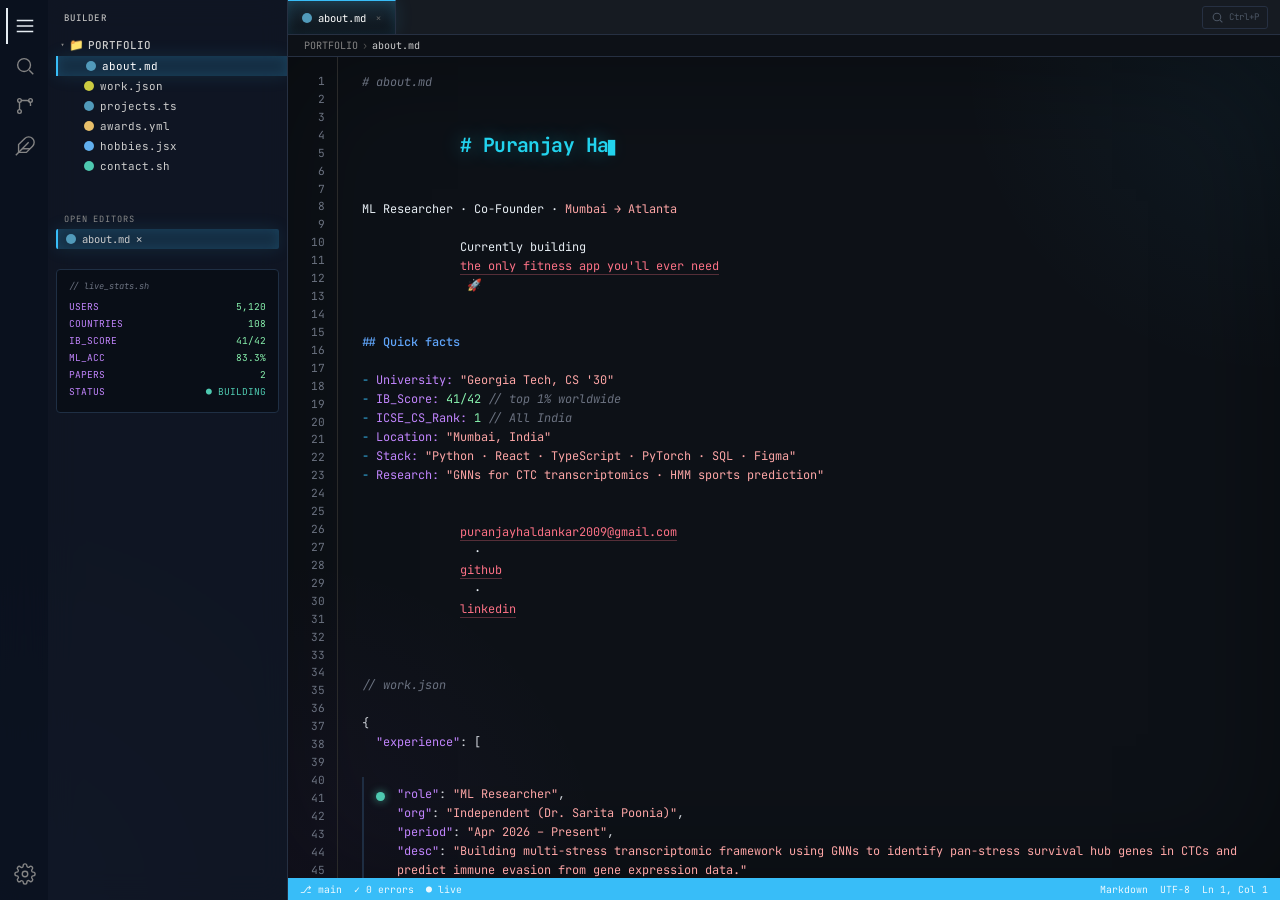
==== commit 93adff38: "Update index.html" ====
--- a/index.html
+++ b/index.html
@@ -23,7 +23,7 @@
         <div class="cmd-result" data-href="#work">work.json <span class="cmd-hint">Experience</span></div>
         <div class="cmd-result" data-href="#projects">projects.ts <span class="cmd-hint">Projects</span></div>
         <div class="cmd-result" data-href="#awards">awards.yml <span class="cmd-hint">Awards</span></div>
-        <div class="cmd-result" data-href="#life">life.jsx <span class="cmd-hint">Life</span></div>
+        <div class="cmd-result" data-href="#life">hobbies.jsx <span class="cmd-hint">Life</span></div>
         <div class="cmd-result" data-href="#contact">contact.sh <span class="cmd-hint">Contact</span></div>
       </div>
     </div>
@@ -91,10 +91,10 @@
     <!-- LIVE METRICS PANEL -->
     <div class="metrics-panel">
       <div class="metrics-label">// live_stats.sh</div>
-      <div class="metric-line"><span class="m-key">USERS</span><span class="m-val counter" data-target="20000">0</span></div>
+      <div class="metric-line"><span class="m-key">USERS</span><span class="m-val counter" data-target="10000">0</span></div>
       <div class="metric-line"><span class="m-key">COUNTRIES</span><span class="m-val">108</span></div>
       <div class="metric-line"><span class="m-key">IB_SCORE</span><span class="m-val">41/42</span></div>
-      <div class="metric-line"><span class="m-key">PROJECTS</span><span class="m-val">9</span></div>
+      <div class="metric-line"><span class="m-key">ML_ACC</span><span class="m-val">83.3%</span></div>
       <div class="metric-line"><span class="m-key">PAPERS</span><span class="m-val">2</span></div>
       <div class="metric-line"><span class="m-key">STATUS</span><span class="m-val blink-val">● BUILDING</span></div>
     </div>
@@ -284,7 +284,7 @@
 
           <!-- ── PROJECTS ────────────────────────── -->
           <section id="projects" class="code-section">
-            <div class="code-line"><span class="ln-comment">// projects.ts - click to expand</span></div>
+            <div class="code-line"><span class="ln-comment">// projects.ts — click to expand</span></div>
             <div class="code-line">&nbsp;</div>
             <div class="code-line"><span class="ln-keyword">const</span> <span class="ln-var">projects</span> <span class="ln-punct">= [</span></div>
             <div class="code-line">&nbsp;</div>
@@ -306,7 +306,7 @@
                     <div class="proj-metric"><span class="pm-num">WACP</span><span class="pm-label">backed</span></div>
                   </div>
                   <div class="proj-desc-block">
-                    <div class="code-line">&nbsp;&nbsp;&nbsp;&nbsp;<span class="ln-key">desc</span><span class="ln-punct">:</span> <span class="ln-string">"Free IB learning platform built from scratch. Global reach spanning 108 countries - zero marketing budget."</span></div>
+                    <div class="code-line">&nbsp;&nbsp;&nbsp;&nbsp;<span class="ln-key">desc</span><span class="ln-punct">:</span> <span class="ln-string">"Free IB learning platform built from scratch. Global reach spanning 108 countries — zero marketing budget."</span></div>
                     <div class="code-line">&nbsp;&nbsp;&nbsp;&nbsp;<span class="ln-key">stack</span><span class="ln-punct">:</span> <span class="ln-punct">[</span><span class="ln-string">"React"</span><span class="ln-punct">, </span><span class="ln-string">"Node.js"</span><span class="ln-punct">, </span><span class="ln-string">"PostgreSQL"</span><span class="ln-punct">],</span></div>
                     <div class="code-line">&nbsp;&nbsp;&nbsp;&nbsp;<span class="ln-key">url</span><span class="ln-punct">:</span> <a href="https://ibcognito.com" class="ln-link" target="_blank">"ibcognito.com"</a></div>
                   </div>
@@ -332,7 +332,7 @@
                     <span class="formula-label">// norm_cdf via Abramowitz &amp; Stegun (err &lt; 7.5e-8)</span>
                   </div>
                   <div class="proj-desc-block">
-                    <div class="code-line">&nbsp;&nbsp;&nbsp;&nbsp;<span class="ln-key">desc</span><span class="ln-punct">:</span> <span class="ln-string">"European option pricing from scratch. Built analytical Black-Scholes, all 5 Greeks (Δ Γ V Θ ρ), Monte Carlo via geometric Brownian motion - zero financial libs."</span></div>
+                    <div class="code-line">&nbsp;&nbsp;&nbsp;&nbsp;<span class="ln-key">desc</span><span class="ln-punct">:</span> <span class="ln-string">"European option pricing from scratch. Built analytical Black-Scholes, all 5 Greeks (Δ Γ V Θ ρ), Monte Carlo via geometric Brownian motion — zero financial libs."</span></div>
                     <div class="code-line">&nbsp;&nbsp;&nbsp;&nbsp;<span class="ln-key">stack</span><span class="ln-punct">:</span> <span class="ln-punct">[</span><span class="ln-string">"Python"</span><span class="ln-punct">, </span><span class="ln-string">"NumPy"</span><span class="ln-punct">, </span><span class="ln-string">"Monte Carlo"</span><span class="ln-punct">],</span></div>
                     <div class="code-line">&nbsp;&nbsp;&nbsp;&nbsp;<span class="ln-key">period</span><span class="ln-punct">:</span> <span class="ln-string">"Mar – Apr 2026"</span></div>
                   </div>
@@ -452,7 +452,7 @@
               <div class="award-card reveal">
                 <div class="award-icon">📈</div>
                 <div class="award-body">
-                  <div class="award-title">4th Place - Harvard Stock Pitch</div>
+                  <div class="award-title">4th Place — Harvard Stock Pitch</div>
                   <div class="award-meta">Harvard Student Agencies · Sep 2024</div>
                   <div class="award-desc">International equity pitch competition. Delivered valuation analysis, growth catalysts, and risk assessment to Harvard panel.</div>
                 </div>
@@ -468,7 +468,7 @@
               <div class="award-card reveal">
                 <div class="award-icon">🥇</div>
                 <div class="award-body">
-                  <div class="award-title">All India Rank 1 - ICSE CS</div>
+                  <div class="award-title">All India Rank 1 — ICSE CS</div>
                   <div class="award-meta">CISCE Merit Certificate</div>
                   <div class="award-desc">Top of India in ICSE Computer Science examinations.</div>
                 </div>
@@ -505,45 +505,56 @@
 
           <!-- ── HOBBIES ─────────────────────────── -->
           <section id="life" class="code-section">
-            <div class="code-line"><span class="ln-comment">// life.jsx - life outside the editor</span></div>
+            <div class="code-line"><span class="ln-comment">// hobbies.jsx — life outside the editor</span></div>
             <div class="code-line">&nbsp;</div>
             <div class="code-line"><span class="ln-keyword">export function</span> <span class="ln-var">Life</span><span class="ln-punct">() {</span></div>
             <div class="code-line">&nbsp;&nbsp;<span class="ln-keyword">return</span> <span class="ln-punct">(</span></div>
             <div class="code-line">&nbsp;</div>
             <div class="hobbies-grid">
+
               <div class="hobby-item reveal">
-                <div class="hobby-img-wrap">
-                  <div class="hobby-overlay"></div>
+                <div class="module-header">
+                  <span class="module-icon">💀</span>
+                  <span class="module-name">failing.module</span>
+                  <span class="module-status status-warn">● always</span>
                 </div>
                 <div class="hobby-meta">
-                  <span class="hobby-prop"><span class="ln-key">module</span><span class="ln-punct">:</span> <span class="ln-string">"failing.module"</span></span>
-                  <span class="hobby-prop"><span class="ln-key">stats</span><span class="ln-punct">:</span> <span class="ln-string">"20+ failed projects · 5 Rejections · 50+ cold emails"</span></span>
+                  <span class="hobby-prop"><span class="ln-key">failed_projects</span><span class="ln-punct">:</span> <span class="ln-number">20</span><span class="ln-punct">+</span></span>
+                  <span class="hobby-prop"><span class="ln-key">rejections</span><span class="ln-punct">:</span> <span class="ln-number">5</span></span>
+                  <span class="hobby-prop"><span class="ln-key">cold_emails</span><span class="ln-punct">:</span> <span class="ln-number">50</span><span class="ln-punct">+</span></span>
                   <span class="hobby-prop"><span class="ln-key">goal</span><span class="ln-punct">:</span> <span class="ln-string">"keep failing till i succeed"</span></span>
                 </div>
               </div>
-            </div>
+
               <div class="hobby-item reveal">
-                
-                  <div class="hobby-overlay"></div>
-              
+                <div class="module-header">
+                  <span class="module-icon">📚</span>
+                  <span class="module-name">teaching.module</span>
+                  <span class="module-status status-active">● done</span>
+                </div>
                 <div class="hobby-meta">
-                  <span class="hobby-prop"><span class="ln-key">module</span><span class="ln-punct">:</span> <span class="ln-string">"teaching.module"</span></span>
-                  <span class="hobby-prop"><span class="ln-key">activity</span><span class="ln-punct">:</span> <span class="ln-string">"Udaan India · Share A Book India Foundation · Schoolhouse"</span></span>
-                  <span class="hobby-prop"><span class="ln-key">stats</span><span class="ln-punct">:</span> <span class="ln-string">"500+ students empowered · 2+ years"</span></span>
-                  <span class="hobby-prop"><span class="ln-key">note</span><span class="ln-punct">:</span> <span class="ln-string">"Change the way education is perceived in marginalized communities."</span></span>
-                </div>
-              </div>
+                  <span class="hobby-prop"><span class="ln-key">students</span><span class="ln-punct">:</span> <span class="ln-number">80</span><span class="ln-punct">+</span></span>
+                  <span class="hobby-prop"><span class="ln-key">countries</span><span class="ln-punct">:</span> <span class="ln-number">20</span><span class="ln-punct">+</span></span>
+                  <span class="hobby-prop"><span class="ln-key">orgs</span><span class="ln-punct">:</span> <span class="ln-string">["Udaan India", "Share A Book", "Schoolhouse"]</span></span>
+                  <span class="hobby-prop"><span class="ln-key">mission</span><span class="ln-punct">:</span> <span class="ln-string">"redefine education in marginalized communities"</span></span>
+                </div>
+              </div>
+
               <div class="hobby-item reveal">
-      
-                  <div class="hobby-overlay"></div>
-                
+                <div class="module-header">
+                  <span class="module-icon">🏋️</span>
+                  <span class="module-name">gym.module</span>
+                  <span class="module-status status-active">● active</span>
+                </div>
                 <div class="hobby-meta">
-                  <span class="hobby-prop"><span class="ln-key">module</span><span class="ln-punct">:</span> <span class="ln-string">"gym.module"</span></span>
-                  <span class="hobby-prop"><span class="ln-key">stats</span><span class="ln-punct">:</span> <span class="ln-string">"200 bench"</span></span>
-                                   <span class="hobby-prop"><span class="ln-key">sessions</span><span class="ln-punct">:</span> <span class="ln-string">"190"</span></span>
-                  <span class="hobby-prop"><span class="ln-key">goal</span><span class="ln-punct">:</span> <span class="ln-string">"<10% body fat"</span></span>
-                </div>
-              </div>
+                  <span class="hobby-prop"><span class="ln-key">bench_1rm</span><span class="ln-punct">:</span> <span class="ln-number">200</span> <span class="ln-comment">// lbs</span></span>
+                  <span class="hobby-prop"><span class="ln-key">sessions_logged</span><span class="ln-punct">:</span> <span class="ln-number">190</span></span>
+                  <span class="hobby-prop"><span class="ln-key">goal</span><span class="ln-punct">:</span> <span class="ln-string">"&lt;10% body fat"</span></span>
+                  <span class="hobby-prop"><span class="ln-key">side_effect</span><span class="ln-punct">:</span> <span class="ln-string">"building the fitness app"</span></span>
+                </div>
+              </div>
+
+            </div>
             <div class="code-line">&nbsp;</div>
             <div class="code-line">&nbsp;&nbsp;<span class="ln-punct">)</span></div>
             <div class="code-line"><span class="ln-punct">}</span></div>
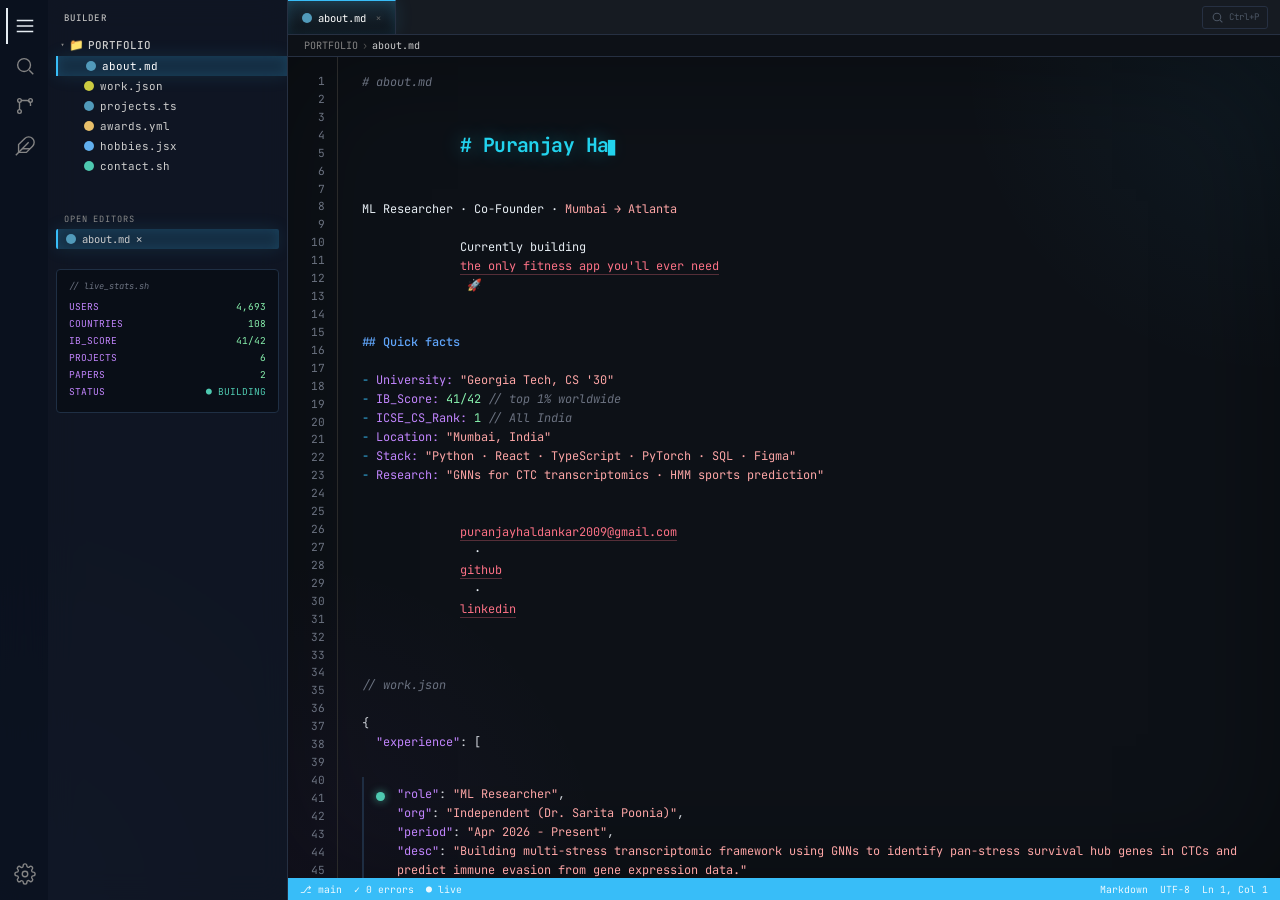
==== commit 1472f4fa: "Update index.html" ====
--- a/index.html
+++ b/index.html
@@ -94,7 +94,7 @@
       <div class="metric-line"><span class="m-key">USERS</span><span class="m-val counter" data-target="10000">0</span></div>
       <div class="metric-line"><span class="m-key">COUNTRIES</span><span class="m-val">108</span></div>
       <div class="metric-line"><span class="m-key">IB_SCORE</span><span class="m-val">41/42</span></div>
-      <div class="metric-line"><span class="m-key">ML_ACC</span><span class="m-val">83.3%</span></div>
+      <div class="metric-line"><span class="m-key">PROJECTS</span><span class="m-val">6</span></div>
       <div class="metric-line"><span class="m-key">PAPERS</span><span class="m-val">2</span></div>
       <div class="metric-line"><span class="m-key">STATUS</span><span class="m-val blink-val">● BUILDING</span></div>
     </div>
@@ -178,7 +178,7 @@
                 <div>
                   <div class="code-line"><span class="ln-key">"role"</span><span class="ln-punct">:</span> <span class="ln-string">"ML Researcher"</span><span class="ln-punct">,</span></div>
                   <div class="code-line"><span class="ln-key">"org"</span><span class="ln-punct">:</span> <span class="ln-string">"Independent (Dr. Sarita Poonia)"</span><span class="ln-punct">,</span></div>
-                  <div class="code-line"><span class="ln-key">"period"</span><span class="ln-punct">:</span> <span class="ln-string">"Apr 2026 – Present"</span><span class="ln-punct">,</span></div>
+                  <div class="code-line"><span class="ln-key">"period"</span><span class="ln-punct">:</span> <span class="ln-string">"Apr 2026 - Present"</span><span class="ln-punct">,</span></div>
                   <div class="code-line"><span class="ln-key">"desc"</span><span class="ln-punct">:</span> <span class="ln-string">"Building multi-stress transcriptomic framework using GNNs to identify pan-stress survival hub genes in CTCs and predict immune evasion from gene expression data."</span></div>
                   <div class="work-tags"><span class="tag">GNN</span><span class="tag">RNA-seq</span><span class="tag">PyTorch</span><span class="tag">Bioinformatics</span></div>
                 </div>
@@ -191,7 +191,7 @@
                 <div>
                   <div class="code-line"><span class="ln-key">"role"</span><span class="ln-punct">:</span> <span class="ln-string">"Co-Founder & CTO"</span><span class="ln-punct">,</span></div>
                   <div class="code-line"><span class="ln-key">"org"</span><span class="ln-punct">:</span> <span class="ln-string">"IB Cognito"</span><span class="ln-punct">,</span></div>
-                  <div class="code-line"><span class="ln-key">"period"</span><span class="ln-punct">:</span> <span class="ln-string">"Jul 2024 – Present"</span><span class="ln-punct">,</span></div>
+                  <div class="code-line"><span class="ln-key">"period"</span><span class="ln-punct">:</span> <span class="ln-string">"Jul 2024 - Present"</span><span class="ln-punct">,</span></div>
                   <div class="code-line"><span class="ln-key">"desc"</span><span class="ln-punct">:</span> <span class="ln-string">"Built free IB learning platform from scratch → 10k monthly users, 108 countries. Backed by WACP International."</span></div>
                   <div class="work-tags"><span class="tag">React</span><span class="tag">Node.js</span><span class="tag">10k users</span><span class="tag">108 countries</span></div>
                 </div>
@@ -204,7 +204,7 @@
                 <div>
                   <div class="code-line"><span class="ln-key">"role"</span><span class="ln-punct">:</span> <span class="ln-string">"Co-ops Lead"</span><span class="ln-punct">,</span></div>
                   <div class="code-line"><span class="ln-key">"org"</span><span class="ln-punct">:</span> <span class="ln-string">"MLV"</span><span class="ln-punct">,</span></div>
-                  <div class="code-line"><span class="ln-key">"period"</span><span class="ln-punct">:</span> <span class="ln-string">"Feb 2026 – Present"</span><span class="ln-punct">,</span></div>
+                  <div class="code-line"><span class="ln-key">"period"</span><span class="ln-punct">:</span> <span class="ln-string">"Feb 2026 - Present"</span><span class="ln-punct">,</span></div>
                   <div class="code-line"><span class="ln-key">"desc"</span><span class="ln-punct">:</span> <span class="ln-string">"Managing and scaling brand ambassador network across India. Recruiting, onboarding, and performance-tracking community leads."</span></div>
                   <div class="work-tags"><span class="tag">Leadership</span><span class="tag">Operations</span></div>
                 </div>
@@ -217,7 +217,7 @@
                 <div>
                   <div class="code-line"><span class="ln-key">"role"</span><span class="ln-punct">:</span> <span class="ln-string">"AI/ML Intern"</span><span class="ln-punct">,</span></div>
                   <div class="code-line"><span class="ln-key">"org"</span><span class="ln-punct">:</span> <span class="ln-string">"Pharmint"</span><span class="ln-punct">,</span></div>
-                  <div class="code-line"><span class="ln-key">"period"</span><span class="ln-punct">:</span> <span class="ln-string">"Jun – Aug 2025"</span><span class="ln-punct">,</span></div>
+                  <div class="code-line"><span class="ln-key">"period"</span><span class="ln-punct">:</span> <span class="ln-string">"Jun - Aug 2025"</span><span class="ln-punct">,</span></div>
                   <div class="code-line"><span class="ln-key">"desc"</span><span class="ln-punct">:</span> <span class="ln-string">"ML classification of hypoxic vs normoxic cancer cell states from RNA-seq data. 83.3% accuracy via LOO CV. Supervised by Dr. Sarita Poonia."</span></div>
                   <div class="work-tags"><span class="tag">Random Forest</span><span class="tag">RNA-seq</span><span class="tag">83.3% acc</span></div>
                 </div>
@@ -230,7 +230,7 @@
                 <div>
                   <div class="code-line"><span class="ln-key">"role"</span><span class="ln-punct">:</span> <span class="ln-string">"Web Developer"</span><span class="ln-punct">,</span></div>
                   <div class="code-line"><span class="ln-key">"org"</span><span class="ln-punct">:</span> <a href="https://sanjayrajawat.com" class="ln-link" target="_blank">"sanjayrajawat.com"</a><span class="ln-punct">,</span></div>
-                  <div class="code-line"><span class="ln-key">"period"</span><span class="ln-punct">:</span> <span class="ln-string">"Jun – Sep 2025"</span><span class="ln-punct">,</span></div>
+                  <div class="code-line"><span class="ln-key">"period"</span><span class="ln-punct">:</span> <span class="ln-string">"Jun - Sep 2025"</span><span class="ln-punct">,</span></div>
                   <div class="code-line"><span class="ln-key">"desc"</span><span class="ln-punct">:</span> <span class="ln-string">"End-to-end dev of IB educational platform with 3k+ paid users. 40+ dynamic pages, interactive quizzes (HTML/CSS/PHP), Stripe payment infra."</span></div>
                   <div class="work-tags"><span class="tag">PHP</span><span class="tag">Stripe</span><span class="tag">3k+ users</span></div>
                 </div>
@@ -243,7 +243,7 @@
                 <div>
                   <div class="code-line"><span class="ln-key">"role"</span><span class="ln-punct">:</span> <span class="ln-string">"Policy Research Intern"</span><span class="ln-punct">,</span></div>
                   <div class="code-line"><span class="ln-key">"org"</span><span class="ln-punct">:</span> <span class="ln-string">"Government of Uttar Pradesh"</span><span class="ln-punct">,</span></div>
-                  <div class="code-line"><span class="ln-key">"period"</span><span class="ln-punct">:</span> <span class="ln-string">"May – Jul 2025"</span><span class="ln-punct">,</span></div>
+                  <div class="code-line"><span class="ln-key">"period"</span><span class="ln-punct">:</span> <span class="ln-string">"May - Jul 2025"</span><span class="ln-punct">,</span></div>
                   <div class="code-line"><span class="ln-key">"desc"</span><span class="ln-punct">:</span> <span class="ln-string">"Proposed cooperative-based economic model for farmers in Hathras district. Focused on feasibility and long-term sustainability."</span></div>
                   <div class="work-tags"><span class="tag">Policy</span><span class="tag">Research</span><span class="tag">Economics</span></div>
                 </div>
@@ -256,7 +256,7 @@
                 <div>
                   <div class="code-line"><span class="ln-key">"role"</span><span class="ln-punct">:</span> <span class="ln-string">"Library Development Manager"</span><span class="ln-punct">,</span></div>
                   <div class="code-line"><span class="ln-key">"org"</span><span class="ln-punct">:</span> <span class="ln-string">"Share A Book India"</span><span class="ln-punct">,</span></div>
-                  <div class="code-line"><span class="ln-key">"period"</span><span class="ln-punct">:</span> <span class="ln-string">"Mar 2025 – May 2026"</span><span class="ln-punct">,</span></div>
+                  <div class="code-line"><span class="ln-key">"period"</span><span class="ln-punct">:</span> <span class="ln-string">"Mar 2025 - May 2026"</span><span class="ln-punct">,</span></div>
                   <div class="code-line"><span class="ln-key">"desc"</span><span class="ln-punct">:</span> <span class="ln-string">"Launched city's first Library Development Program. Impacted 100+ underprivileged students, improving English reading by at least one grade."</span></div>
                   <div class="work-tags"><span class="tag">Social Impact</span><span class="tag">100+ students</span></div>
                 </div>
@@ -269,7 +269,7 @@
                 <div>
                   <div class="code-line"><span class="ln-key">"role"</span><span class="ln-punct">:</span> <span class="ln-string">"Teaching Intern"</span><span class="ln-punct">,</span></div>
                   <div class="code-line"><span class="ln-key">"org"</span><span class="ln-punct">:</span> <span class="ln-string">"Schoolhouse.world + Udaan India Foundation"</span><span class="ln-punct">,</span></div>
-                  <div class="code-line"><span class="ln-key">"period"</span><span class="ln-punct">:</span> <span class="ln-string">"Jul 2024 – Jun 2025"</span><span class="ln-punct">,</span></div>
+                  <div class="code-line"><span class="ln-key">"period"</span><span class="ln-punct">:</span> <span class="ln-string">"Jul 2024 - Jun 2025"</span><span class="ln-punct">,</span></div>
                   <div class="code-line"><span class="ln-key">"desc"</span><span class="ln-punct">:</span> <span class="ln-string">"SAT Math to 40+ learners across 20+ countries (Schoolhouse). Science & reasoning to 40+ underprivileged students (Udaan)."</span></div>
                   <div class="work-tags"><span class="tag">Teaching</span><span class="tag">80+ students</span><span class="tag">20+ countries</span></div>
                 </div>
@@ -334,7 +334,7 @@
                   <div class="proj-desc-block">
                     <div class="code-line">&nbsp;&nbsp;&nbsp;&nbsp;<span class="ln-key">desc</span><span class="ln-punct">:</span> <span class="ln-string">"European option pricing from scratch. Built analytical Black-Scholes, all 5 Greeks (Δ Γ V Θ ρ), Monte Carlo via geometric Brownian motion — zero financial libs."</span></div>
                     <div class="code-line">&nbsp;&nbsp;&nbsp;&nbsp;<span class="ln-key">stack</span><span class="ln-punct">:</span> <span class="ln-punct">[</span><span class="ln-string">"Python"</span><span class="ln-punct">, </span><span class="ln-string">"NumPy"</span><span class="ln-punct">, </span><span class="ln-string">"Monte Carlo"</span><span class="ln-punct">],</span></div>
-                    <div class="code-line">&nbsp;&nbsp;&nbsp;&nbsp;<span class="ln-key">period</span><span class="ln-punct">:</span> <span class="ln-string">"Mar – Apr 2026"</span></div>
+                    <div class="code-line">&nbsp;&nbsp;&nbsp;&nbsp;<span class="ln-key">period</span><span class="ln-punct">:</span> <span class="ln-string">"Mar - Apr 2026"</span></div>
                   </div>
                   <div class="work-tags" style="padding-left:1.5rem"><span class="tag">Python</span><span class="tag">Quant Finance</span><span class="tag">Monte Carlo</span><span class="tag">from scratch</span></div>
                 </div>
--- a/style.css
+++ b/style.css
@@ -427,6 +427,17 @@
   border-radius: 4px; overflow: hidden; transition: border-color 0.2s, transform 0.2s;
 }
 .hobby-item:hover { border-color: #569cd6; transform: translateY(-2px); }
+.module-header {
+  display: flex; align-items: center; gap: 8px;
+  padding: 10px 14px 8px;
+  border-bottom: 1px solid #1e2d42;
+  background: rgba(0,0,0,0.2);
+}
+.module-icon { font-size: 1rem; flex-shrink: 0; }
+.module-name { font-size: 0.78rem; font-weight: 600; color: var(--c-var); flex: 1; }
+.module-status { font-size: 0.65rem; flex-shrink: 0; }
+.status-active { color: #4ec9b0; }
+.status-warn   { color: #fca5a5; }
 .hobby-img-wrap { height: 160px; overflow: hidden; position: relative; }
 .hobby-img-wrap img {
   width: 100%; height: 100%; object-fit: cover;
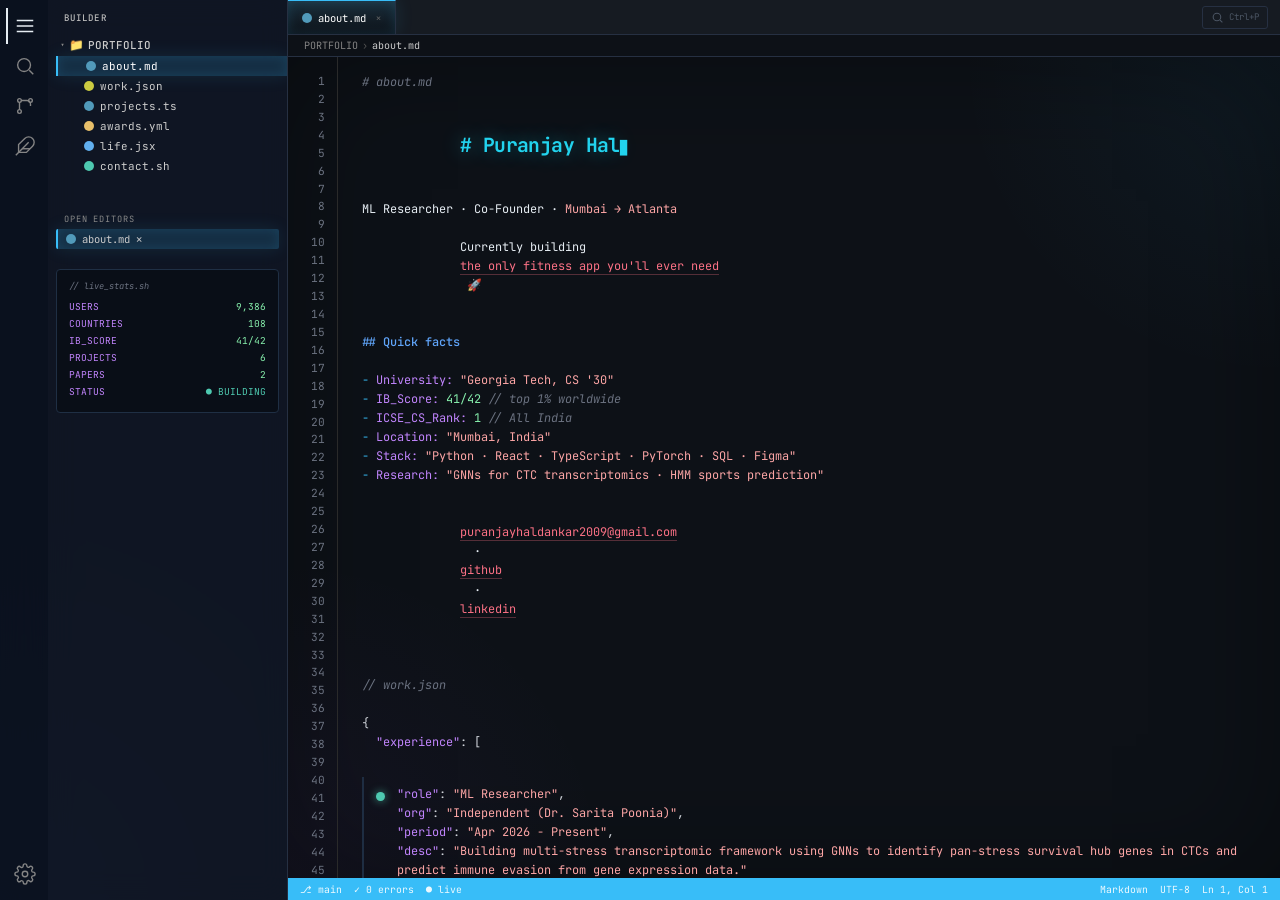
==== commit d947a82c: "Update index.html" ====
--- a/index.html
+++ b/index.html
@@ -72,7 +72,7 @@
           <span class="file-icon yml"></span>awards.yml
         </a>
         <a href="#life" class="tree-file" data-file="hobbies.jsx">
-          <span class="file-icon jsx"></span>hobbies.jsx
+          <span class="file-icon jsx"></span>life.jsx
         </a>
         <a href="#contact" class="tree-file" data-file="contact.sh">
           <span class="file-icon sh"></span>contact.sh
@@ -91,7 +91,7 @@
     <!-- LIVE METRICS PANEL -->
     <div class="metrics-panel">
       <div class="metrics-label">// live_stats.sh</div>
-      <div class="metric-line"><span class="m-key">USERS</span><span class="m-val counter" data-target="10000">0</span></div>
+      <div class="metric-line"><span class="m-key">USERS</span><span class="m-val counter" data-target="20000">0</span></div>
       <div class="metric-line"><span class="m-key">COUNTRIES</span><span class="m-val">108</span></div>
       <div class="metric-line"><span class="m-key">IB_SCORE</span><span class="m-val">41/42</span></div>
       <div class="metric-line"><span class="m-key">PROJECTS</span><span class="m-val">6</span></div>
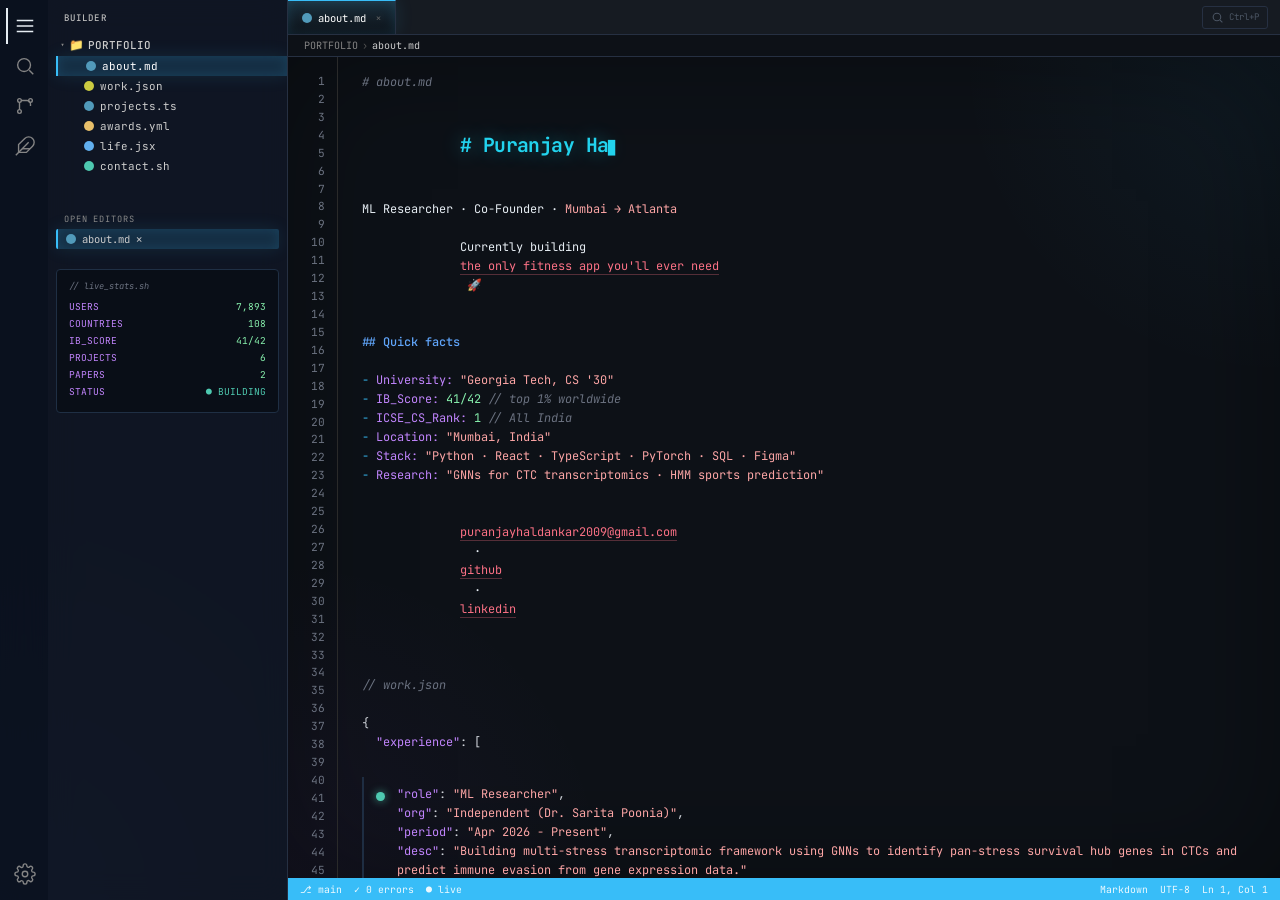
==== commit 711e2ab6: "Update index.html" ====
--- a/index.html
+++ b/index.html
@@ -514,7 +514,7 @@
 
               <div class="hobby-item reveal">
                 <div class="module-header">
-                  <span class="module-icon">💀</span>
+                  
                   <span class="module-name">failing.module</span>
                   <span class="module-status status-warn">● always</span>
                 </div>
@@ -528,7 +528,7 @@
 
               <div class="hobby-item reveal">
                 <div class="module-header">
-                  <span class="module-icon">📚</span>
+                  
                   <span class="module-name">teaching.module</span>
                   <span class="module-status status-active">● done</span>
                 </div>
@@ -542,7 +542,7 @@
 
               <div class="hobby-item reveal">
                 <div class="module-header">
-                  <span class="module-icon">🏋️</span>
+                  
                   <span class="module-name">gym.module</span>
                   <span class="module-status status-active">● active</span>
                 </div>
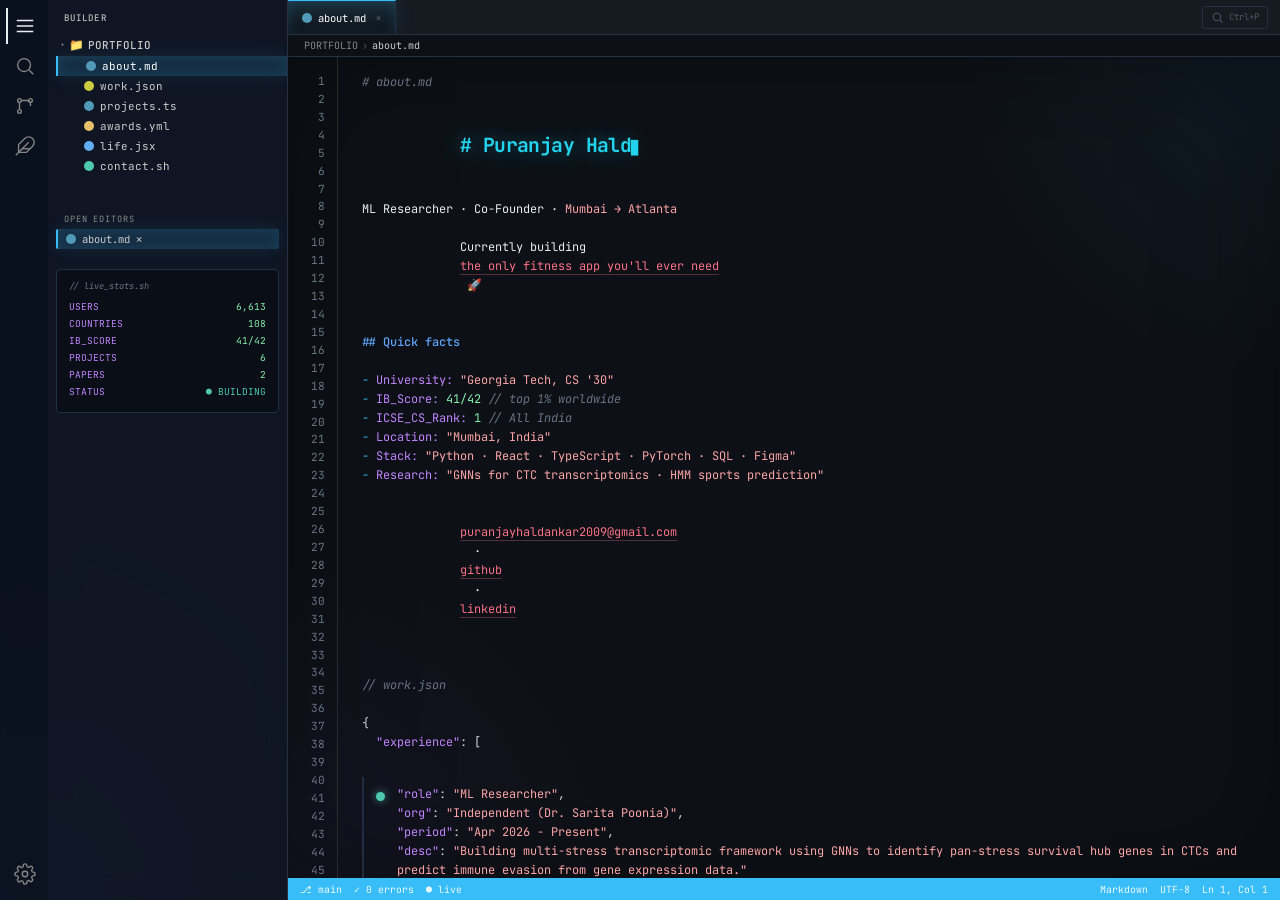
==== commit 8c00fd0c: "Remove emojis from project status in index.html" ====
--- a/index.html
+++ b/index.html
@@ -348,7 +348,7 @@
                 <span class="proj-arrow">▶</span>
                 <span class="ln-punct">{</span>
                 <span class="ln-key">name</span><span class="ln-punct">:</span> <span class="ln-string">"Ensemble Stock Forecaster"</span><span class="ln-punct">,</span>
-                <span class="ln-key">status</span><span class="ln-punct">:</span> <span class="ln-string inprogress">"published 📄"</span>
+                <span class="ln-key">status</span><span class="ln-punct">:</span> <span class="ln-string inprogress">"published"</span>
               </div>
               <div class="proj-body" id="proj-stocks">
                 <div class="proj-content">
@@ -374,7 +374,7 @@
                 <span class="proj-arrow">▶</span>
                 <span class="ln-punct">{</span>
                 <span class="ln-key">name</span><span class="ln-punct">:</span> <span class="ln-string">"ML Cancer Genomics Classifier"</span><span class="ln-punct">,</span>
-                <span class="ln-key">status</span><span class="ln-punct">:</span> <span class="ln-string building">"research 🧬"</span>
+                <span class="ln-key">status</span><span class="ln-punct">:</span> <span class="ln-string building">"research"</span>
               </div>
               <div class="proj-body" id="proj-cancer">
                 <div class="proj-content">
